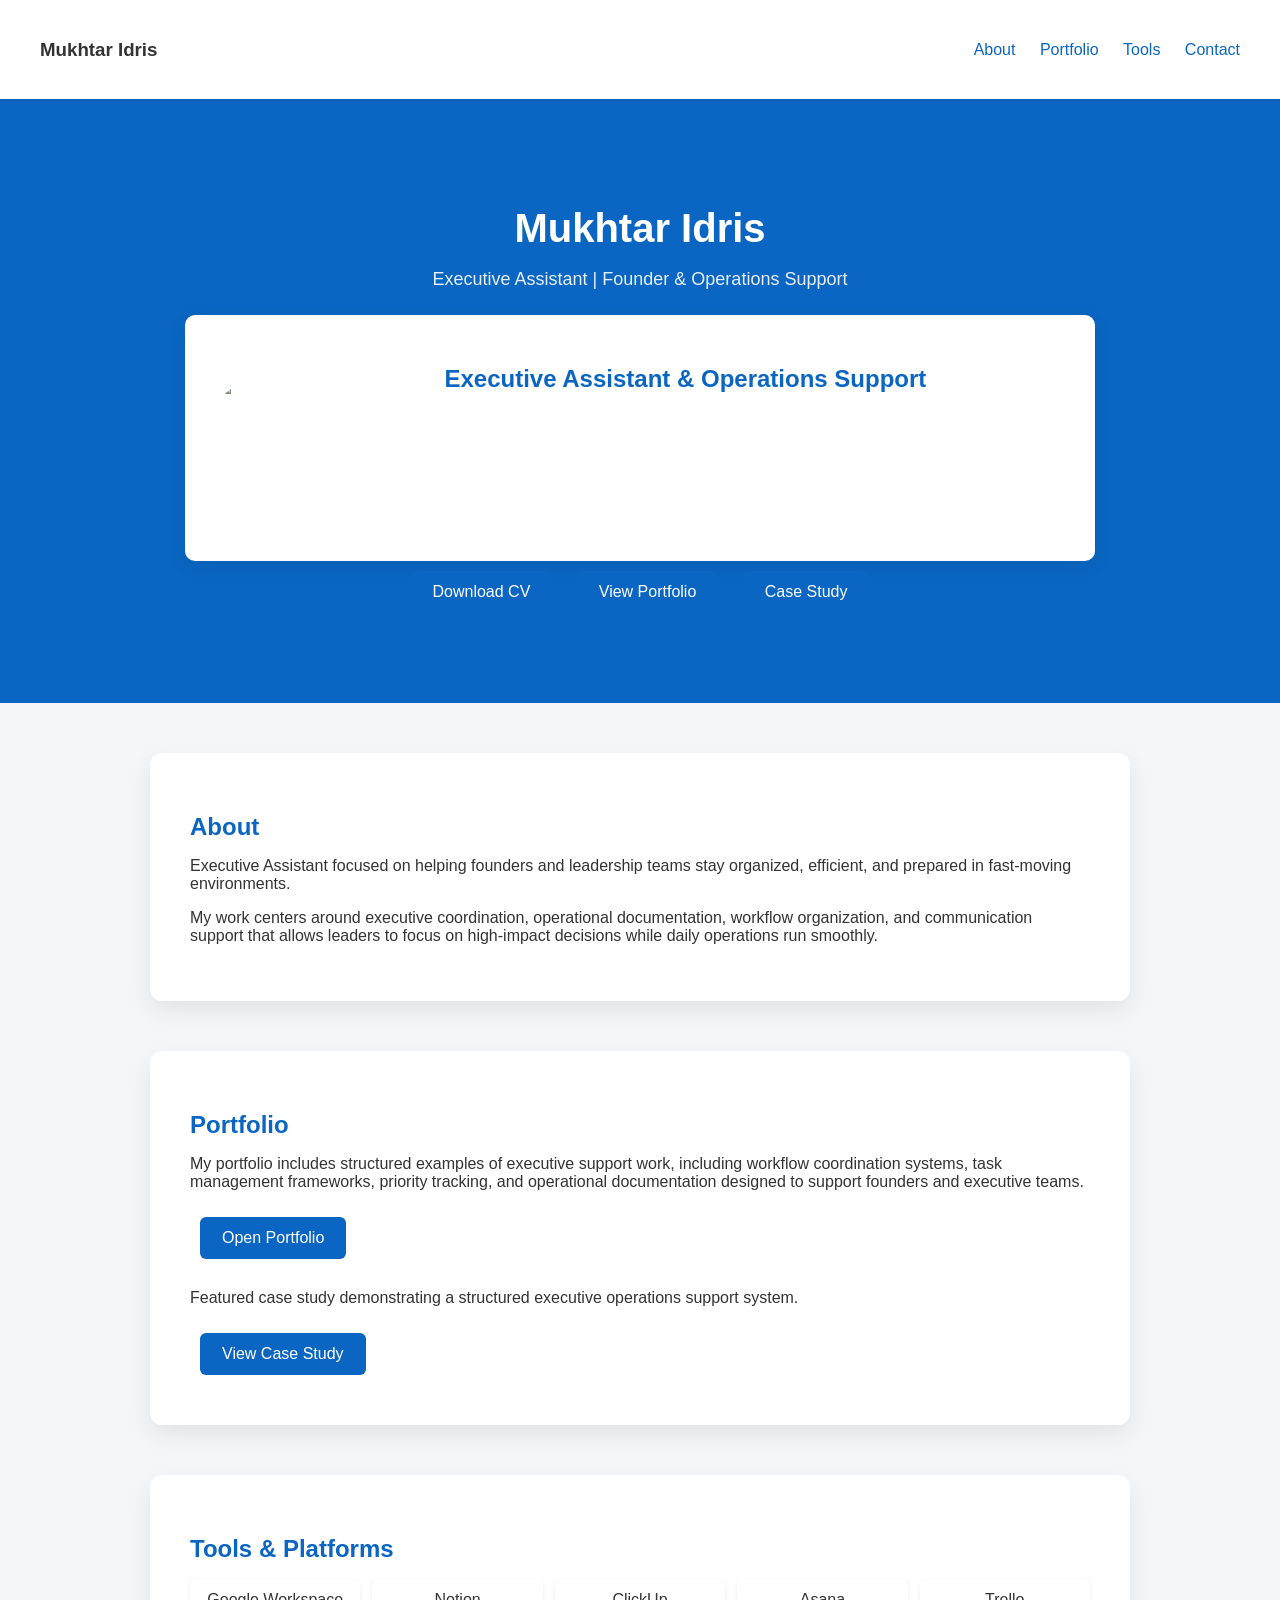
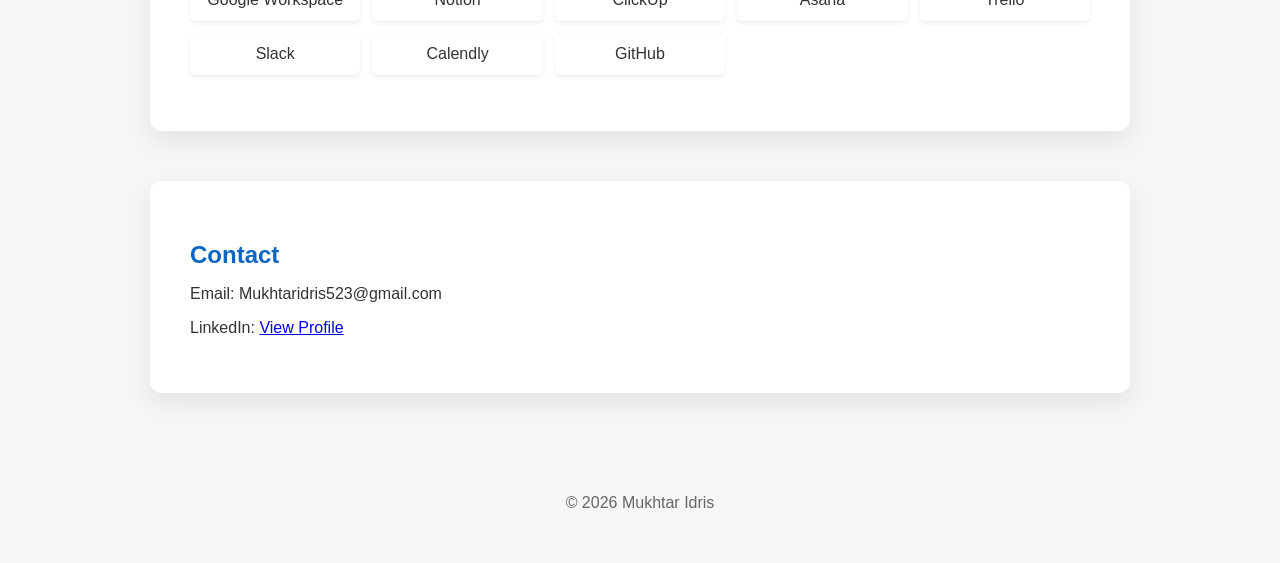
==== index.html @ 1c4af9ef "Update index.html" ====
<!DOCTYPE html>
<html lang="en">

<head>
 <meta name="description" content="Executive Assistant and Operations Support specialist helping founders manage scheduling, documentation, and workflow systems.">

<meta name="keywords" content="Executive Assistant, Remote Executive Assistant, Operations Support, Founder Support, Administrative Support">

<meta name="author" content="Mukhtar Idris">
 <meta property="og:title" content="Mukhtar Idris | Executive Assistant">
<meta property="og:description" content="Executive Assistant specializing in founder support, workflow organization, and executive coordination.">
<meta property="og:type" content="website">
<meta property="og:url" content="https://mukhtaridris523-ea.github.io/">
<meta charset="UTF-8">
<title>Mukhtar Idris | Executive Assistant</title>
<link rel="stylesheet" href="style.css">
</head> 
<script src="script.js"></script>
<body>

<nav>
<h3>Mukhtar Idris</h3>
<div class="nav-links">
<a href="#about">About</a>
<a href="#portfolio">Portfolio</a>
<a href="#tools">Tools</a>
<a href="#contact">Contact</a>
</div>
</nav>

<header>

<h1>Mukhtar Idris</h1>
<p>Executive Assistant | Founder & Operations Support</p>

<div class="hero-buttons">
 <section class="profile">

<img src="profile.jpg" alt="Mukhtar Idris">

<div class="profile-text">
<h2>Executive Assistant & Operations Support</h2>

<p>
I support founders and leadership teams by structuring workflows,
coordinating communication, organizing documentation, and ensuring
consistent operational follow-through across teams.
</p>

<p>
My work focuses on turning scattered information into clear systems
that help executives operate more efficiently and make better decisions.
</p>

</div>

</section> 

<a href="Mukhtar_Idris_Executive_Assistant.pdf" class="button">
Download CV
</a>

<a href="Mukhtar_Idris_Executive_Assistant_Portfolio.pdf" class="button">
View Portfolio
</a>

<a href="case-study.html" class="button">
Case Study
</a>

</div>

</header>

<section id="about">

<h2>About</h2>

<p>
Executive Assistant focused on helping founders and leadership teams stay organized,
efficient, and prepared in fast-moving environments.
</p>

<p>
My work centers around executive coordination, operational documentation,
workflow organization, and communication support that allows leaders to focus
on high-impact decisions while daily operations run smoothly.
</p>

</section>

<section id="portfolio">

<h2>Portfolio</h2>

<p>
My portfolio includes structured examples of executive support work,
including workflow coordination systems, task management frameworks,
priority tracking, and operational documentation designed to support
founders and executive teams.
</p>

<a href="Mukhtar_Idris_Executive_Assistant_Portfolio.pdf" class="button">
Open Portfolio
</a>

<p style="margin-top:20px;">
Featured case study demonstrating a structured executive operations support system.
</p>

<a href="executive-operations-case-study.md" class="button">
View Case Study
</a>

</section>

<section id="tools">

<h2>Tools & Platforms</h2>

<ul class="tools">

<li>Google Workspace</li>
<li>Notion</li>
<li>ClickUp</li>
<li>Asana</li>
<li>Trello</li>
<li>Slack</li>
<li>Calendly</li>
<li>GitHub</li>

</ul>

</section>

<section id="contact">

<h2>Contact</h2>

<p>Email: Mukhtaridris523@gmail.com</p>

<p>
LinkedIn:
<a href="https://www.linkedin.com/in/mukhtar-idris-5907503ab">
View Profile
</a>
</p>

</section>

<footer>

<p>© 2026 Mukhtar Idris</p>

</footer>

</body>

</html>
---- style.css ----
body{
font-family: Arial, sans-serif;
margin:0;
background:#f4f6f8;
color:#333;
}

/* Navigation */

nav{
display:flex;
justify-content:space-between;
align-items:center;
padding:20px 40px;
background:white;
box-shadow:0 2px 5px rgba(0,0,0,0.08);
position:sticky;
top:0;
z-index:100;
}

.nav-links a{
margin-left:20px;
text-decoration:none;
color:#0a66c2;
font-weight:500;
}

/* Hero Section */

header{
background:#0a66c2;
color:white;
text-align:center;
padding:80px 20px;
}

h1{
font-size:40px;
margin-bottom:10px;
}

header p{
font-size:18px;
opacity:0.9;
}

.hero-buttons{
margin-top:25px;
}

/* Buttons */

.button{
display:inline-block;
padding:12px 22px;
margin:10px;
background:#0a66c2;
color:white;
text-decoration:none;
border-radius:6px;
font-weight:500;
transition:all 0.2s ease;
}

.button:hover{
background:#084c94;
transform:translateY(-2px);
}

/* Premium Section Style */

section{
background:white;
max-width:900px;
margin:50px auto;
padding:40px;
border-radius:12px;
box-shadow:0 10px 25px rgba(0,0,0,0.08);
transition:transform 0.2s ease;
}

section:hover{
transform:translateY(-3px);
}

h2{
color:#0a66c2;
margin-bottom:15px;
}

/* Tools Grid */

.tools{
display:grid;
grid-template-columns:repeat(auto-fit,minmax(150px,1fr));
gap:12px;
padding:0;
list-style:none;
}

.tools li{
background:white;
padding:12px;
border-radius:6px;
box-shadow:0 2px 5px rgba(0,0,0,0.08);
text-align:center;
}

/* Profile Section */

.profile{
display:flex;
align-items:center;
gap:30px;
max-width:850px;
margin:auto;
background:white;
padding:30px;
border-radius:10px;
box-shadow:0 5px 18px rgba(0,0,0,0.08);
}

.profile img{
width:120px;
height:120px;
border-radius:50%;
object-fit:cover;
}

/* Footer */

footer{
text-align:center;
padding:35px;
color:#666;
}
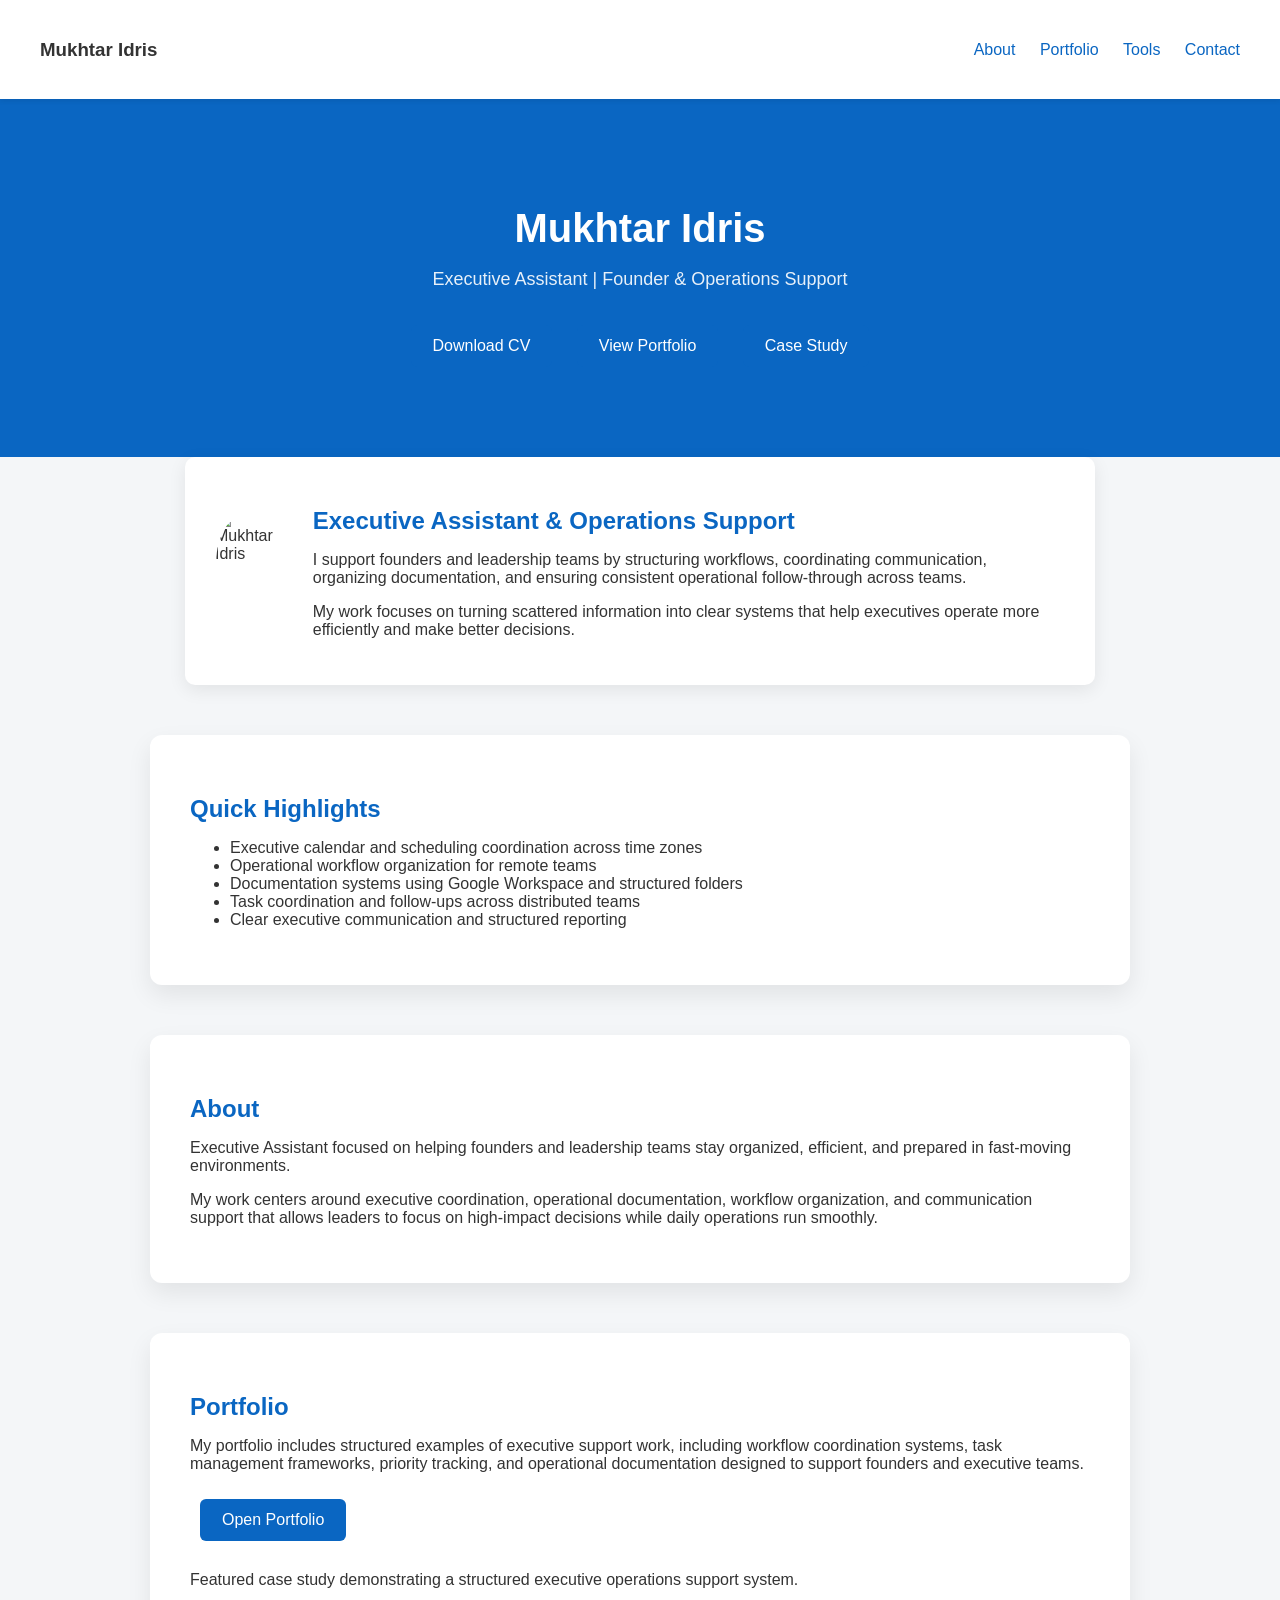
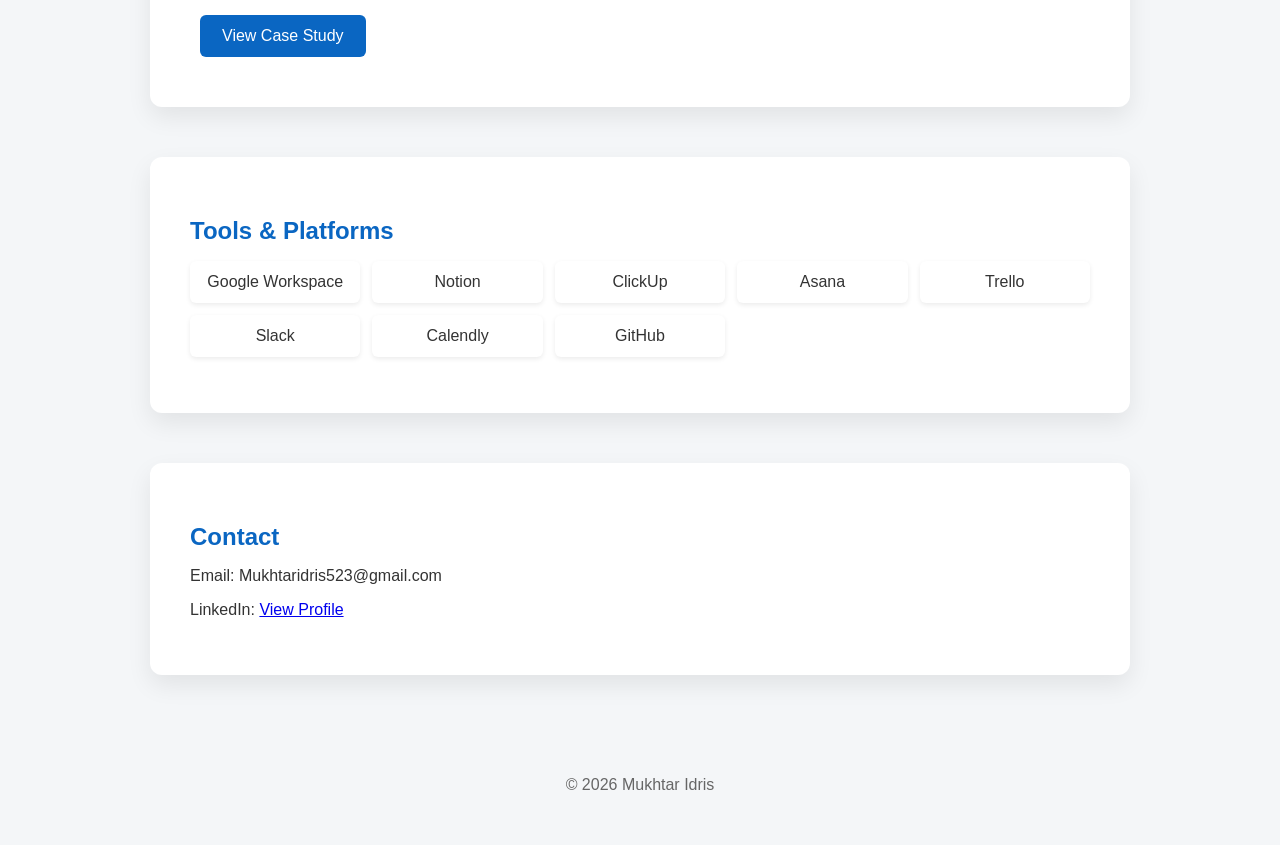
==== commit 2d2772f7: "Update index.html" ====
--- a/index.html
+++ b/index.html
@@ -2,31 +2,42 @@
 <html lang="en">
 
 <head>
- <meta name="description" content="Executive Assistant and Operations Support specialist helping founders manage scheduling, documentation, and workflow systems.">
+
+<meta charset="UTF-8">
+
+<meta name="description" content="Executive Assistant and Operations Support specialist helping founders manage scheduling, documentation, and workflow systems.">
 
 <meta name="keywords" content="Executive Assistant, Remote Executive Assistant, Operations Support, Founder Support, Administrative Support">
 
 <meta name="author" content="Mukhtar Idris">
- <meta property="og:title" content="Mukhtar Idris | Executive Assistant">
+
+<meta property="og:title" content="Mukhtar Idris | Executive Assistant">
 <meta property="og:description" content="Executive Assistant specializing in founder support, workflow organization, and executive coordination.">
 <meta property="og:type" content="website">
 <meta property="og:url" content="https://mukhtaridris523-ea.github.io/">
-<meta charset="UTF-8">
+
+<meta name="google-site-verification" content="00k2jMj-yxh9ID2egwVnFfCBpZvAuinYpNt0Fm5e588" />
+
 <title>Mukhtar Idris | Executive Assistant</title>
+
 <link rel="stylesheet" href="style.css">
-</head> 
-<script src="script.js"></script>
+
+</head>
+
 <body>
 
 <nav>
 <h3>Mukhtar Idris</h3>
+
 <div class="nav-links">
 <a href="#about">About</a>
 <a href="#portfolio">Portfolio</a>
 <a href="#tools">Tools</a>
 <a href="#contact">Contact</a>
 </div>
+
 </nav>
+
 
 <header>
 
@@ -34,11 +45,30 @@
 <p>Executive Assistant | Founder & Operations Support</p>
 
 <div class="hero-buttons">
- <section class="profile">
+
+<a href="Mukhtar_Idris_Executive_Assistant.pdf" class="button">
+Download CV
+</a>
+
+<a href="Mukhtar_Idris_Executive_Assistant_Portfolio.pdf" class="button">
+View Portfolio
+</a>
+
+<a href="case-study.html" class="button">
+Case Study
+</a>
+
+</div>
+
+</header>
+
+
+<section class="profile">
 
 <img src="profile.jpg" alt="Mukhtar Idris">
 
 <div class="profile-text">
+
 <h2>Executive Assistant & Operations Support</h2>
 
 <p>
@@ -54,23 +84,29 @@
 
 </div>
 
-</section> 
-
-<a href="Mukhtar_Idris_Executive_Assistant.pdf" class="button">
-Download CV
-</a>
-
-<a href="Mukhtar_Idris_Executive_Assistant_Portfolio.pdf" class="button">
-View Portfolio
-</a>
-
-<a href="case-study.html" class="button">
-Case Study
-</a>
-
-</div>
-
-</header>
+</section>
+
+
+<section>
+
+<h2>Quick Highlights</h2>
+
+<ul class="highlights">
+
+<li>Executive calendar and scheduling coordination across time zones</li>
+
+<li>Operational workflow organization for remote teams</li>
+
+<li>Documentation systems using Google Workspace and structured folders</li>
+
+<li>Task coordination and follow-ups across distributed teams</li>
+
+<li>Clear executive communication and structured reporting</li>
+
+</ul>
+
+</section>
+
 
 <section id="about">
 
@@ -88,6 +124,7 @@
 </p>
 
 </section>
+
 
 <section id="portfolio">
 
@@ -108,11 +145,12 @@
 Featured case study demonstrating a structured executive operations support system.
 </p>
 
-<a href="executive-operations-case-study.md" class="button">
+<a href="case-study.html" class="button">
 View Case Study
 </a>
 
 </section>
+
 
 <section id="tools">
 
@@ -133,6 +171,7 @@
 
 </section>
 
+
 <section id="contact">
 
 <h2>Contact</h2>
@@ -148,12 +187,15 @@
 
 </section>
 
+
 <footer>
 
 <p>© 2026 Mukhtar Idris</p>
 
 </footer>
 
+<script src="script.js"></script>
+
 </body>
 
 </html>
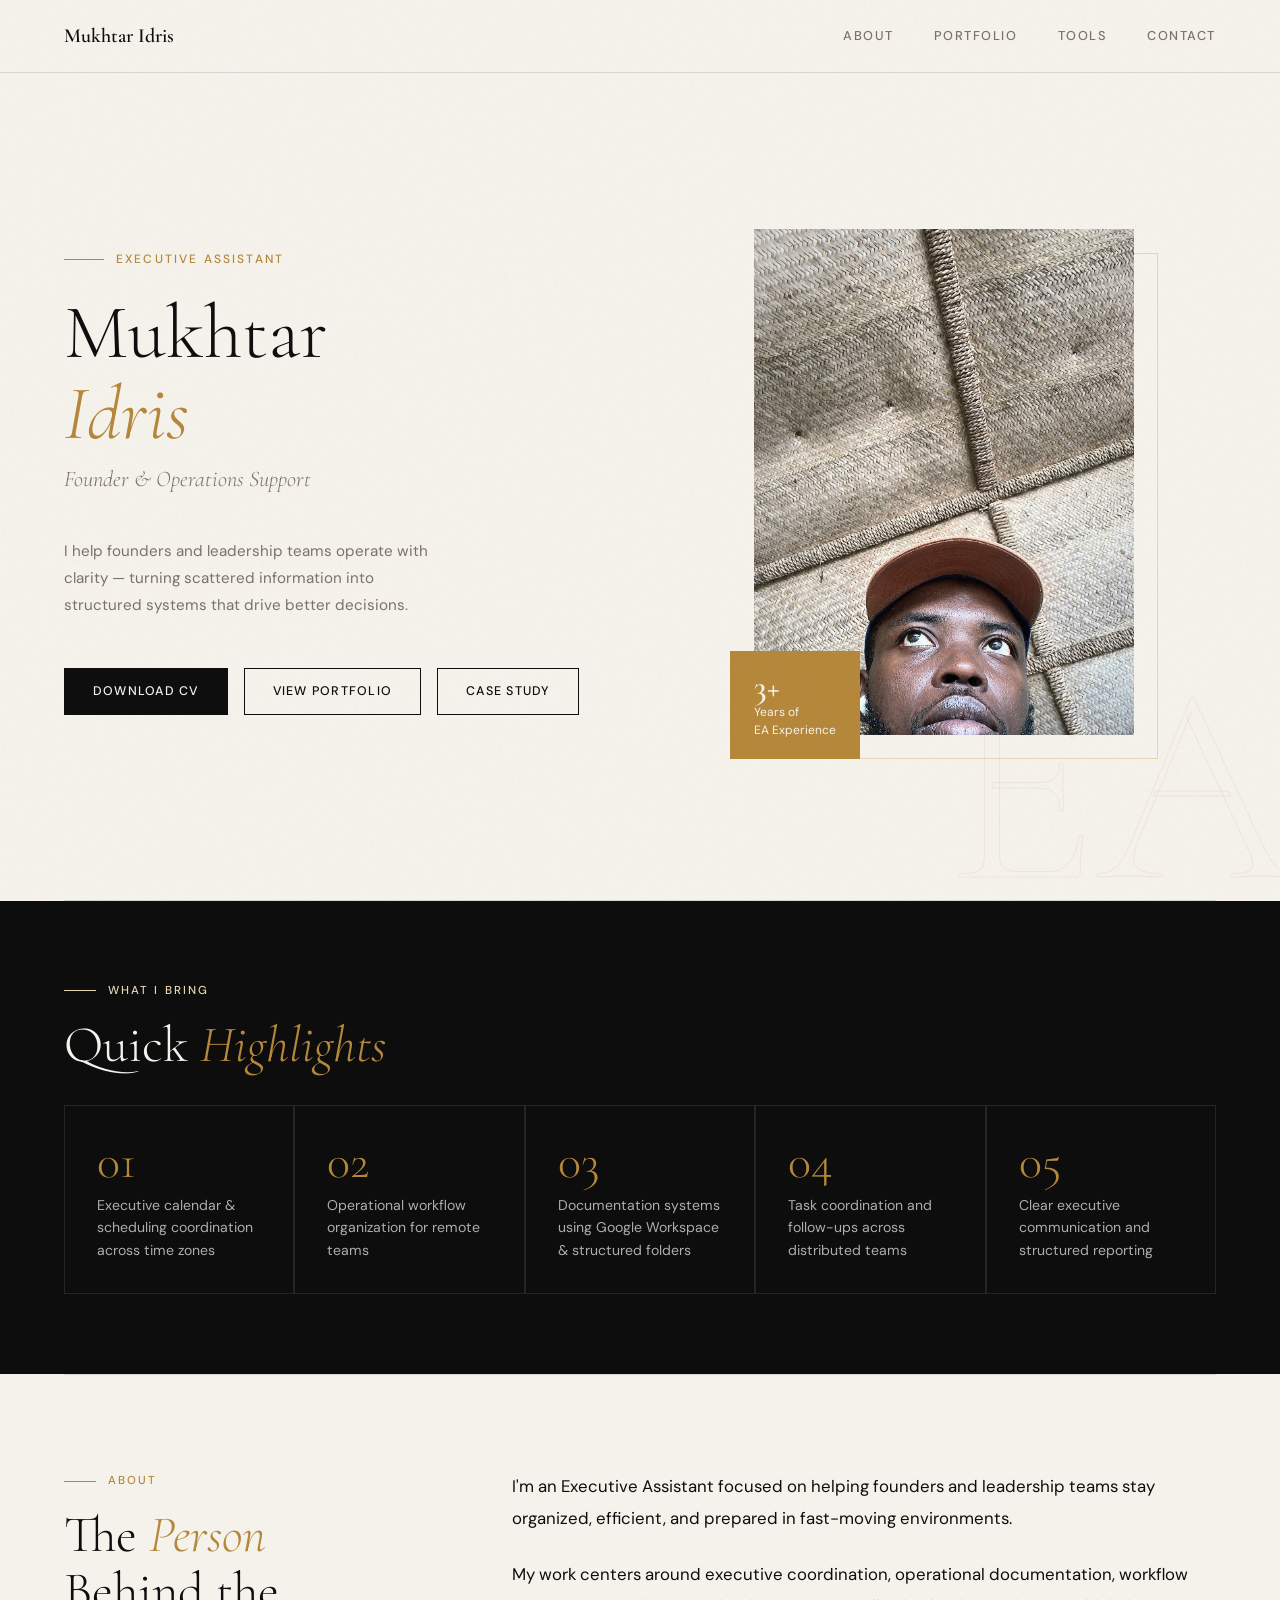
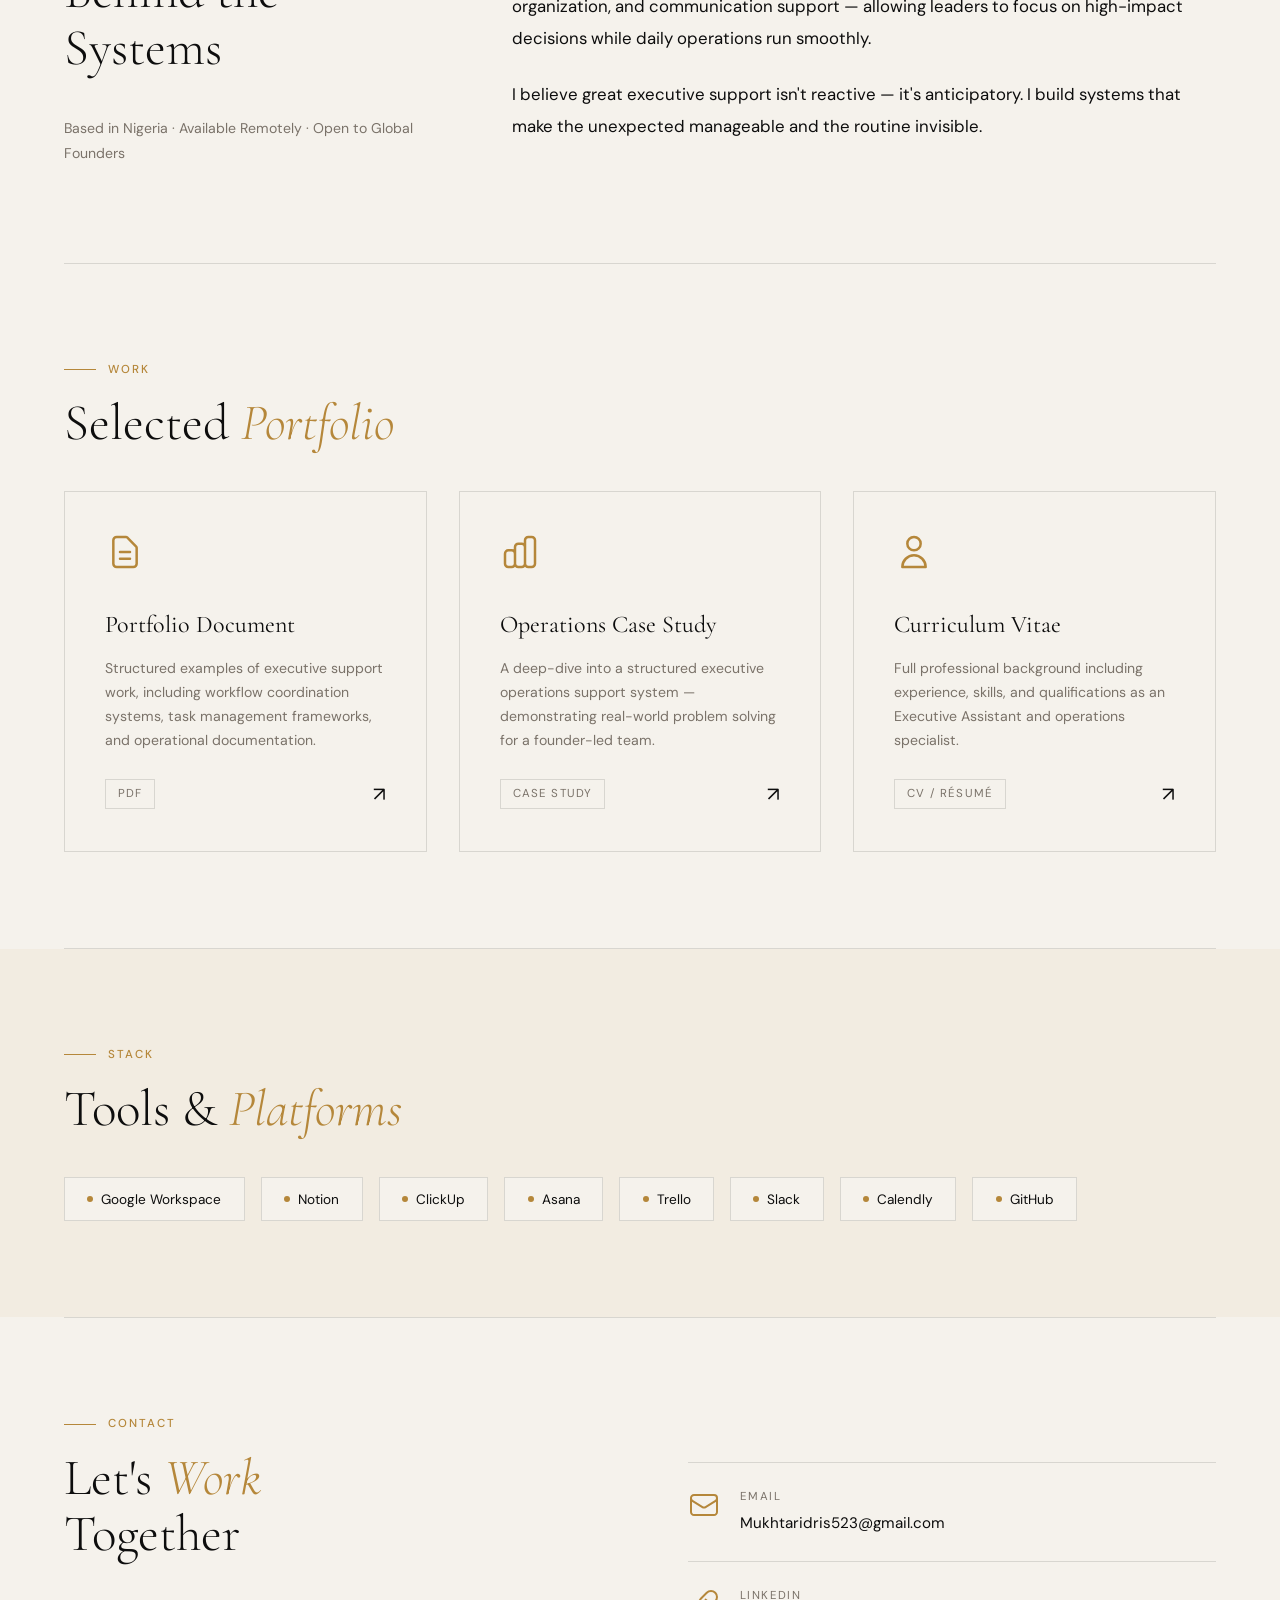
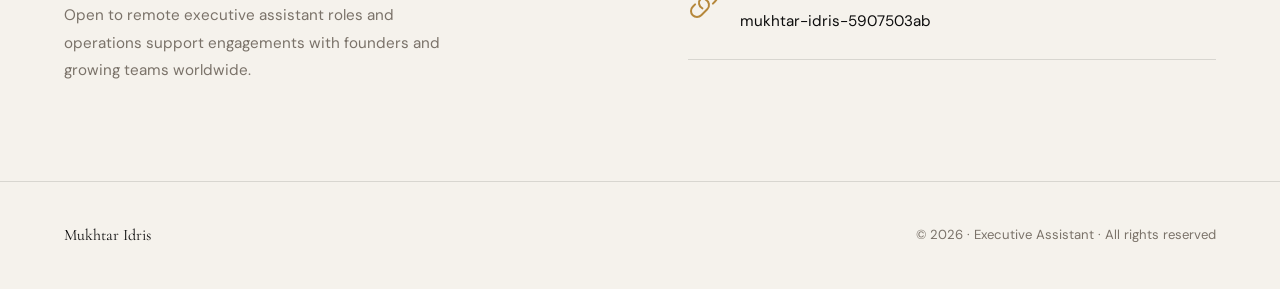
==== commit a2da2c8f: "Add files via upload" ====
--- a/index.html
+++ b/index.html
@@ -1,201 +1,918 @@
 <!DOCTYPE html>
 <html lang="en">
-
 <head>
-
-<meta charset="UTF-8">
-
-<meta name="description" content="Executive Assistant and Operations Support specialist helping founders manage scheduling, documentation, and workflow systems.">
-
-<meta name="keywords" content="Executive Assistant, Remote Executive Assistant, Operations Support, Founder Support, Administrative Support">
-
-<meta name="author" content="Mukhtar Idris">
-
-<meta property="og:title" content="Mukhtar Idris | Executive Assistant">
-<meta property="og:description" content="Executive Assistant specializing in founder support, workflow organization, and executive coordination.">
-<meta property="og:type" content="website">
-<meta property="og:url" content="https://mukhtaridris523-ea.github.io/">
-
-<meta name="google-site-verification" content="00k2jMj-yxh9ID2egwVnFfCBpZvAuinYpNt0Fm5e588" />
-
-<title>Mukhtar Idris | Executive Assistant</title>
-
-<link rel="stylesheet" href="style.css">
-
+  <meta charset="UTF-8">
+  <meta name="viewport" content="width=device-width, initial-scale=1.0">
+  <meta name="description" content="Executive Assistant and Operations Support specialist helping founders manage scheduling, documentation, and workflow systems.">
+  <meta name="keywords" content="Executive Assistant, Remote Executive Assistant, Operations Support, Founder Support, Administrative Support">
+  <meta name="author" content="Mukhtar Idris">
+  <meta property="og:title" content="Mukhtar Idris | Executive Assistant">
+  <meta property="og:description" content="Executive Assistant specializing in founder support, workflow organization, and executive coordination.">
+  <meta property="og:type" content="website">
+  <meta property="og:url" content="https://mukhtaridris523-ea.github.io/">
+  <meta name="google-site-verification" content="00k2jMj-yxh9ID2egwVnFfCBpZvAuinYpNt0Fm5e588" />
+  <title>Mukhtar Idris | Executive Assistant</title>
+
+  <link rel="preconnect" href="https://fonts.googleapis.com">
+  <link rel="preconnect" href="https://fonts.gstatic.com" crossorigin>
+  <link href="https://fonts.googleapis.com/css2?family=Cormorant+Garamond:ital,wght@0,300;0,400;0,600;1,300;1,400&family=DM+Sans:wght@300;400;500&display=swap" rel="stylesheet">
+
+  <style>
+    *, *::before, *::after { box-sizing: border-box; margin: 0; padding: 0; }
+
+    :root {
+      --ink: #0d0d0d;
+      --paper: #f5f2ec;
+      --accent: #b5873a;
+      --accent-light: #e8d5b0;
+      --muted: #7a7269;
+      --line: rgba(13,13,13,0.12);
+      --display: 'Cormorant Garamond', Georgia, serif;
+      --body: 'DM Sans', sans-serif;
+    }
+
+    html { scroll-behavior: smooth; }
+
+    body {
+      background: var(--paper);
+      color: var(--ink);
+      font-family: var(--body);
+      font-size: 16px;
+      line-height: 1.7;
+      overflow-x: hidden;
+    }
+
+    /* NOISE TEXTURE */
+    body::before {
+      content: '';
+      position: fixed;
+      inset: 0;
+      background-image: url("data:image/svg+xml,%3Csvg viewBox='0 0 256 256' xmlns='http://www.w3.org/2000/svg'%3E%3Cfilter id='noise'%3E%3CfeTurbulence type='fractalNoise' baseFrequency='0.9' numOctaves='4' stitchTiles='stitch'/%3E%3C/filter%3E%3Crect width='100%25' height='100%25' filter='url(%23noise)' opacity='0.04'/%3E%3C/svg%3E");
+      pointer-events: none;
+      z-index: 1000;
+      opacity: 0.5;
+    }
+
+    /* NAV */
+    nav {
+      position: fixed;
+      top: 0; left: 0; right: 0;
+      z-index: 100;
+      display: flex;
+      align-items: center;
+      justify-content: space-between;
+      padding: 1.2rem 4rem;
+      background: rgba(245,242,236,0.88);
+      backdrop-filter: blur(12px);
+      border-bottom: 1px solid var(--line);
+    }
+
+    .nav-logo {
+      font-family: var(--display);
+      font-size: 1.25rem;
+      font-weight: 600;
+      color: var(--ink);
+      text-decoration: none;
+    }
+
+    .nav-links {
+      display: flex;
+      gap: 2.5rem;
+    }
+
+    .nav-links a {
+      font-size: 0.8rem;
+      font-weight: 500;
+      letter-spacing: 0.12em;
+      text-transform: uppercase;
+      color: var(--muted);
+      text-decoration: none;
+      transition: color 0.2s;
+      position: relative;
+    }
+
+    .nav-links a::after {
+      content: '';
+      position: absolute;
+      bottom: -2px; left: 0;
+      width: 0; height: 1px;
+      background: var(--accent);
+      transition: width 0.3s;
+    }
+
+    .nav-links a:hover { color: var(--ink); }
+    .nav-links a:hover::after { width: 100%; }
+
+    .nav-toggle {
+      display: none;
+      flex-direction: column;
+      gap: 5px;
+      cursor: pointer;
+      background: none;
+      border: none;
+      padding: 4px;
+    }
+
+    .nav-toggle span {
+      display: block;
+      width: 24px;
+      height: 1.5px;
+      background: var(--ink);
+      transition: all 0.3s;
+    }
+
+    /* HERO */
+    .hero {
+      min-height: 100vh;
+      display: grid;
+      grid-template-columns: 1fr 1fr;
+      align-items: center;
+      padding: 8rem 4rem 4rem;
+      gap: 4rem;
+      position: relative;
+    }
+
+    .hero::after {
+      content: 'EA';
+      position: absolute;
+      right: -0.05em;
+      bottom: -0.1em;
+      font-family: var(--display);
+      font-size: clamp(12rem, 22vw, 22rem);
+      font-weight: 300;
+      color: transparent;
+      -webkit-text-stroke: 1px rgba(181,135,58,0.12);
+      pointer-events: none;
+      line-height: 1;
+      z-index: 0;
+    }
+
+    .hero-text { position: relative; z-index: 1; }
+
+    .hero-eyebrow {
+      font-size: 0.75rem;
+      font-weight: 500;
+      letter-spacing: 0.18em;
+      text-transform: uppercase;
+      color: var(--accent);
+      margin-bottom: 1.5rem;
+      display: flex;
+      align-items: center;
+      gap: 0.75rem;
+    }
+
+    .hero-eyebrow::before {
+      content: '';
+      display: block;
+      width: 2.5rem;
+      height: 1px;
+      background: var(--accent);
+    }
+
+    .hero h1 {
+      font-family: var(--display);
+      font-size: clamp(3rem, 6vw, 5.5rem);
+      font-weight: 300;
+      line-height: 1.05;
+      margin-bottom: 0.3rem;
+    }
+
+    .hero h1 em {
+      font-style: italic;
+      color: var(--accent);
+    }
+
+    .hero-sub {
+      font-family: var(--display);
+      font-size: clamp(1.1rem, 2vw, 1.4rem);
+      font-weight: 300;
+      color: var(--muted);
+      font-style: italic;
+      margin-bottom: 2.5rem;
+    }
+
+    .hero-desc {
+      font-size: 0.95rem;
+      color: var(--muted);
+      max-width: 38ch;
+      margin-bottom: 3rem;
+      line-height: 1.8;
+    }
+
+    .hero-actions {
+      display: flex;
+      gap: 1rem;
+      flex-wrap: wrap;
+    }
+
+    .btn {
+      display: inline-flex;
+      align-items: center;
+      gap: 0.5rem;
+      padding: 0.75rem 1.75rem;
+      font-family: var(--body);
+      font-size: 0.78rem;
+      font-weight: 500;
+      letter-spacing: 0.1em;
+      text-transform: uppercase;
+      text-decoration: none;
+      border: 1px solid;
+      transition: all 0.25s;
+    }
+
+    .btn-primary {
+      background: var(--ink);
+      color: var(--paper);
+      border-color: var(--ink);
+    }
+
+    .btn-primary:hover {
+      background: var(--accent);
+      border-color: var(--accent);
+    }
+
+    .btn-outline {
+      color: var(--ink);
+      border-color: var(--ink);
+    }
+
+    .btn-outline:hover {
+      background: var(--ink);
+      color: var(--paper);
+    }
+
+    /* HERO IMAGE */
+    .hero-image-wrap {
+      position: relative;
+      z-index: 1;
+      display: flex;
+      justify-content: center;
+    }
+
+    .hero-image-frame {
+      position: relative;
+      width: min(380px, 90%);
+    }
+
+    .hero-image-frame::before {
+      content: '';
+      position: absolute;
+      top: 1.5rem; right: -1.5rem;
+      width: 100%; height: 100%;
+      border: 1px solid var(--accent-light);
+      z-index: 0;
+    }
+
+    .hero-image-frame img {
+      position: relative;
+      z-index: 1;
+      width: 100%;
+      aspect-ratio: 3/4;
+      object-fit: cover;
+      object-position: top center;
+      display: block;
+      filter: grayscale(15%);
+    }
+
+    .hero-badge {
+      position: absolute;
+      bottom: -1.5rem;
+      left: -1.5rem;
+      z-index: 2;
+      background: var(--accent);
+      color: var(--paper);
+      padding: 1.25rem 1.5rem;
+      font-size: 0.75rem;
+      line-height: 1.5;
+    }
+
+    .hero-badge strong {
+      display: block;
+      font-family: var(--display);
+      font-size: 2rem;
+      font-weight: 600;
+      line-height: 1;
+    }
+
+    /* DIVIDER */
+    .section-divider {
+      height: 1px;
+      background: var(--line);
+      margin: 0 4rem;
+    }
+
+    /* SECTION SHARED */
+    section { padding: 6rem 4rem; }
+
+    .section-label {
+      font-size: 0.72rem;
+      font-weight: 500;
+      letter-spacing: 0.18em;
+      text-transform: uppercase;
+      color: var(--accent);
+      margin-bottom: 1rem;
+      display: flex;
+      align-items: center;
+      gap: 0.75rem;
+    }
+
+    .section-label::before {
+      content: '';
+      display: block;
+      width: 2rem;
+      height: 1px;
+      background: var(--accent);
+    }
+
+    .section-title {
+      font-family: var(--display);
+      font-size: clamp(2rem, 4vw, 3.2rem);
+      font-weight: 300;
+      line-height: 1.1;
+      margin-bottom: 2.5rem;
+    }
+
+    .section-title em { font-style: italic; color: var(--accent); }
+
+    /* HIGHLIGHTS */
+    .highlights-section {
+      background: var(--ink);
+      color: var(--paper);
+      padding: 5rem 4rem;
+    }
+
+    .highlights-section .section-label { color: var(--accent-light); }
+    .highlights-section .section-label::before { background: var(--accent-light); }
+
+    .highlights-grid {
+      display: grid;
+      grid-template-columns: repeat(auto-fit, minmax(220px, 1fr));
+      gap: 0;
+      margin-top: 1rem;
+    }
+
+    .highlight-item {
+      padding: 2rem;
+      border: 1px solid rgba(245,242,236,0.1);
+      transition: background 0.25s;
+    }
+
+    .highlight-item:hover { background: rgba(181,135,58,0.1); }
+
+    .highlight-num {
+      font-family: var(--display);
+      font-size: 3rem;
+      font-weight: 300;
+      color: var(--accent);
+      line-height: 1;
+      margin-bottom: 0.5rem;
+    }
+
+    .highlight-text {
+      font-size: 0.88rem;
+      color: rgba(245,242,236,0.7);
+      line-height: 1.6;
+    }
+
+    /* ABOUT */
+    .about-grid {
+      display: grid;
+      grid-template-columns: 1fr 2fr;
+      gap: 6rem;
+      align-items: start;
+    }
+
+    .about-aside {
+      position: sticky;
+      top: 7rem;
+    }
+
+    .about-aside p {
+      font-size: 0.88rem;
+      color: var(--muted);
+      line-height: 1.8;
+    }
+
+    .about-body p {
+      font-size: 1.05rem;
+      line-height: 1.9;
+      margin-bottom: 1.5rem;
+    }
+
+    .about-body p:last-child { margin-bottom: 0; }
+
+    /* PORTFOLIO */
+    .portfolio-cards {
+      display: grid;
+      grid-template-columns: repeat(auto-fit, minmax(280px, 1fr));
+      gap: 2rem;
+      margin-top: 1rem;
+    }
+
+    .portfolio-card {
+      border: 1px solid var(--line);
+      padding: 2.5rem;
+      transition: all 0.3s;
+      position: relative;
+      overflow: hidden;
+      text-decoration: none;
+      color: inherit;
+      display: block;
+      background: var(--paper);
+    }
+
+    .portfolio-card::before {
+      content: '';
+      position: absolute;
+      inset: 0;
+      background: var(--ink);
+      transform: scaleY(0);
+      transform-origin: bottom;
+      transition: transform 0.35s cubic-bezier(0.4,0,0.2,1);
+      z-index: 0;
+    }
+
+    .portfolio-card:hover::before { transform: scaleY(1); }
+
+    .portfolio-card:hover .card-title,
+    .portfolio-card:hover .card-desc { color: var(--paper); }
+
+    .portfolio-card:hover .card-tag {
+      color: var(--paper);
+      border-color: rgba(245,242,236,0.3);
+    }
+
+    .portfolio-card:hover .card-arrow { color: var(--accent); }
+
+    .card-inner { position: relative; z-index: 1; }
+
+    .card-icon {
+      width: 2.5rem; height: 2.5rem;
+      margin-bottom: 1.5rem;
+      color: var(--accent);
+      transition: color 0.3s;
+    }
+
+    .portfolio-card:hover .card-icon { color: var(--accent-light); }
+
+    .card-title {
+      font-family: var(--display);
+      font-size: 1.5rem;
+      font-weight: 400;
+      margin-bottom: 0.75rem;
+      transition: color 0.3s;
+    }
+
+    .card-desc {
+      font-size: 0.88rem;
+      color: var(--muted);
+      line-height: 1.7;
+      margin-bottom: 1.5rem;
+      transition: color 0.3s;
+    }
+
+    .card-footer {
+      display: flex;
+      align-items: center;
+      justify-content: space-between;
+    }
+
+    .card-tag {
+      font-size: 0.72rem;
+      letter-spacing: 0.1em;
+      text-transform: uppercase;
+      color: var(--muted);
+      border: 1px solid var(--line);
+      padding: 0.25rem 0.75rem;
+      transition: color 0.3s, border-color 0.3s;
+    }
+
+    .card-arrow {
+      font-size: 1.25rem;
+      color: var(--ink);
+      transition: color 0.3s, transform 0.3s;
+    }
+
+    .portfolio-card:hover .card-arrow { transform: translate(4px, -4px); }
+
+    /* TOOLS */
+    .tools-section { background: rgba(181,135,58,0.06); }
+
+    .tools-grid {
+      display: flex;
+      flex-wrap: wrap;
+      gap: 1rem;
+    }
+
+    .tool-pill {
+      padding: 0.6rem 1.4rem;
+      border: 1px solid var(--line);
+      font-size: 0.85rem;
+      background: var(--paper);
+      transition: all 0.2s;
+      display: flex;
+      align-items: center;
+      gap: 0.5rem;
+    }
+
+    .tool-pill:hover {
+      background: var(--ink);
+      color: var(--paper);
+      border-color: var(--ink);
+    }
+
+    .tool-dot {
+      width: 6px; height: 6px;
+      border-radius: 50%;
+      background: var(--accent);
+      flex-shrink: 0;
+    }
+
+    /* CONTACT */
+    .contact-section {
+      display: grid;
+      grid-template-columns: 1fr 1fr;
+      gap: 6rem;
+      align-items: start;
+    }
+
+    .contact-left p {
+      font-size: 0.95rem;
+      color: var(--muted);
+      line-height: 1.8;
+      max-width: 38ch;
+    }
+
+    .contact-items { margin-top: 3rem; }
+
+    .contact-item {
+      display: flex;
+      align-items: flex-start;
+      gap: 1.25rem;
+      padding: 1.5rem 0;
+      border-bottom: 1px solid var(--line);
+      text-decoration: none;
+      color: inherit;
+      transition: padding-left 0.2s;
+    }
+
+    .contact-item:first-child { border-top: 1px solid var(--line); }
+    .contact-item:hover { padding-left: 0.5rem; }
+
+    .contact-item-icon {
+      width: 2rem; height: 2rem;
+      color: var(--accent);
+      flex-shrink: 0;
+      margin-top: 2px;
+    }
+
+    .contact-item-label {
+      font-size: 0.72rem;
+      letter-spacing: 0.12em;
+      text-transform: uppercase;
+      color: var(--muted);
+      margin-bottom: 0.25rem;
+    }
+
+    .contact-item-value { font-size: 0.95rem; }
+
+    /* FOOTER */
+    footer {
+      padding: 2.5rem 4rem;
+      border-top: 1px solid var(--line);
+      display: flex;
+      align-items: center;
+      justify-content: space-between;
+    }
+
+    footer p { font-size: 0.82rem; color: var(--muted); }
+
+    .footer-name {
+      font-family: var(--display);
+      font-size: 1rem;
+    }
+
+    /* ANIMATIONS */
+    .reveal {
+      opacity: 0;
+      transform: translateY(28px);
+      transition: opacity 0.7s ease, transform 0.7s ease;
+    }
+
+    .reveal.visible { opacity: 1; transform: none; }
+    .reveal-delay-1 { transition-delay: 0.1s; }
+    .reveal-delay-2 { transition-delay: 0.2s; }
+    .reveal-delay-3 { transition-delay: 0.3s; }
+    .reveal-delay-4 { transition-delay: 0.4s; }
+
+    /* MOBILE */
+    @media (max-width: 900px) {
+      nav { padding: 1rem 1.5rem; }
+
+      .nav-links {
+        display: none;
+        flex-direction: column;
+        gap: 1.5rem;
+      }
+
+      .nav-links.open {
+        display: flex;
+        position: fixed;
+        top: 0; left: 0; right: 0; bottom: 0;
+        background: var(--paper);
+        align-items: center;
+        justify-content: center;
+        font-size: 1.2rem;
+        z-index: 99;
+      }
+
+      .nav-toggle { display: flex; z-index: 101; }
+
+      .nav-toggle.open span:nth-child(1) { transform: rotate(45deg) translate(5px, 5px); }
+      .nav-toggle.open span:nth-child(2) { opacity: 0; }
+      .nav-toggle.open span:nth-child(3) { transform: rotate(-45deg) translate(5px, -5px); }
+
+      .hero {
+        grid-template-columns: 1fr;
+        padding: 7rem 1.5rem 4rem;
+        gap: 3rem;
+        text-align: center;
+        min-height: auto;
+      }
+
+      .hero::after { display: none; }
+      .hero-eyebrow { justify-content: center; }
+      .hero-desc { margin-left: auto; margin-right: auto; }
+      .hero-actions { justify-content: center; }
+      .hero-image-frame::before { display: none; }
+      .hero-badge { left: 0; }
+
+      section { padding: 4rem 1.5rem; }
+      .highlights-section { padding: 4rem 1.5rem; }
+      .section-divider { margin: 0 1.5rem; }
+
+      .about-grid { grid-template-columns: 1fr; gap: 2rem; }
+      .about-aside { position: static; }
+
+      .contact-section { grid-template-columns: 1fr; gap: 3rem; }
+
+      footer {
+        flex-direction: column;
+        gap: 0.5rem;
+        text-align: center;
+        padding: 2rem 1.5rem;
+      }
+    }
+
+    @media (max-width: 480px) {
+      .highlights-grid { grid-template-columns: 1fr 1fr; }
+      .portfolio-cards { grid-template-columns: 1fr; }
+      .hero-image-frame { width: 80%; }
+    }
+  </style>
 </head>
 
 <body>
 
-<nav>
-<h3>Mukhtar Idris</h3>
-
-<div class="nav-links">
-<a href="#about">About</a>
-<a href="#portfolio">Portfolio</a>
-<a href="#tools">Tools</a>
-<a href="#contact">Contact</a>
-</div>
-
-</nav>
-
-
-<header>
-
-<h1>Mukhtar Idris</h1>
-<p>Executive Assistant | Founder & Operations Support</p>
-
-<div class="hero-buttons">
-
-<a href="Mukhtar_Idris_Executive_Assistant.pdf" class="button">
-Download CV
-</a>
-
-<a href="Mukhtar_Idris_Executive_Assistant_Portfolio.pdf" class="button">
-View Portfolio
-</a>
-
-<a href="case-study.html" class="button">
-Case Study
-</a>
-
-</div>
-
-</header>
-
-
-<section class="profile">
-
-<img src="profile.jpg" alt="Mukhtar Idris">
-
-<div class="profile-text">
-
-<h2>Executive Assistant & Operations Support</h2>
-
-<p>
-I support founders and leadership teams by structuring workflows,
-coordinating communication, organizing documentation, and ensuring
-consistent operational follow-through across teams.
-</p>
-
-<p>
-My work focuses on turning scattered information into clear systems
-that help executives operate more efficiently and make better decisions.
-</p>
-
-</div>
-
-</section>
-
-
-<section>
-
-<h2>Quick Highlights</h2>
-
-<ul class="highlights">
-
-<li>Executive calendar and scheduling coordination across time zones</li>
-
-<li>Operational workflow organization for remote teams</li>
-
-<li>Documentation systems using Google Workspace and structured folders</li>
-
-<li>Task coordination and follow-ups across distributed teams</li>
-
-<li>Clear executive communication and structured reporting</li>
-
-</ul>
-
-</section>
-
-
-<section id="about">
-
-<h2>About</h2>
-
-<p>
-Executive Assistant focused on helping founders and leadership teams stay organized,
-efficient, and prepared in fast-moving environments.
-</p>
-
-<p>
-My work centers around executive coordination, operational documentation,
-workflow organization, and communication support that allows leaders to focus
-on high-impact decisions while daily operations run smoothly.
-</p>
-
-</section>
-
-
-<section id="portfolio">
-
-<h2>Portfolio</h2>
-
-<p>
-My portfolio includes structured examples of executive support work,
-including workflow coordination systems, task management frameworks,
-priority tracking, and operational documentation designed to support
-founders and executive teams.
-</p>
-
-<a href="Mukhtar_Idris_Executive_Assistant_Portfolio.pdf" class="button">
-Open Portfolio
-</a>
-
-<p style="margin-top:20px;">
-Featured case study demonstrating a structured executive operations support system.
-</p>
-
-<a href="case-study.html" class="button">
-View Case Study
-</a>
-
-</section>
-
-
-<section id="tools">
-
-<h2>Tools & Platforms</h2>
-
-<ul class="tools">
-
-<li>Google Workspace</li>
-<li>Notion</li>
-<li>ClickUp</li>
-<li>Asana</li>
-<li>Trello</li>
-<li>Slack</li>
-<li>Calendly</li>
-<li>GitHub</li>
-
-</ul>
-
-</section>
-
-
-<section id="contact">
-
-<h2>Contact</h2>
-
-<p>Email: Mukhtaridris523@gmail.com</p>
-
-<p>
-LinkedIn:
-<a href="https://www.linkedin.com/in/mukhtar-idris-5907503ab">
-View Profile
-</a>
-</p>
-
-</section>
-
-
-<footer>
-
-<p>© 2026 Mukhtar Idris</p>
-
-</footer>
-
-<script src="script.js"></script>
+  <nav>
+    <a class="nav-logo" href="#">Mukhtar Idris</a>
+    <div class="nav-links" id="navLinks">
+      <a href="#about">About</a>
+      <a href="#portfolio">Portfolio</a>
+      <a href="#tools">Tools</a>
+      <a href="#contact">Contact</a>
+    </div>
+    <button class="nav-toggle" id="navToggle" aria-label="Menu">
+      <span></span><span></span><span></span>
+    </button>
+  </nav>
+
+  <!-- HERO -->
+  <div class="hero">
+    <div class="hero-text">
+      <div class="hero-eyebrow reveal">Executive Assistant</div>
+      <h1 class="reveal reveal-delay-1">Mukhtar<br><em>Idris</em></h1>
+      <p class="hero-sub reveal reveal-delay-2">Founder & Operations Support</p>
+      <p class="hero-desc reveal reveal-delay-3">
+        I help founders and leadership teams operate with clarity — turning scattered information into structured systems that drive better decisions.
+      </p>
+      <div class="hero-actions reveal reveal-delay-4">
+        <a href="Mukhtar_Idris_Executive_Assistant.pdf" class="btn btn-primary">Download CV</a>
+        <a href="Mukhtar_Idris_Executive_Assistant_Portfolio.pdf" class="btn btn-outline">View Portfolio</a>
+        <a href="case-study.html" class="btn btn-outline">Case Study</a>
+      </div>
+    </div>
+
+    <div class="hero-image-wrap reveal reveal-delay-2">
+      <div class="hero-image-frame">
+        <img src="profile.jpg" alt="Mukhtar Idris – Executive Assistant">
+        <div class="hero-badge">
+          <strong>3+</strong>
+          Years of<br>EA Experience
+        </div>
+      </div>
+    </div>
+  </div>
+
+  <div class="section-divider"></div>
+
+  <!-- HIGHLIGHTS -->
+  <div class="highlights-section">
+    <div class="section-label">What I Bring</div>
+    <h2 class="section-title" style="color:var(--paper); margin-bottom:2rem;">Quick <em>Highlights</em></h2>
+    <div class="highlights-grid">
+      <div class="highlight-item reveal">
+        <div class="highlight-num">01</div>
+        <p class="highlight-text">Executive calendar & scheduling coordination across time zones</p>
+      </div>
+      <div class="highlight-item reveal reveal-delay-1">
+        <div class="highlight-num">02</div>
+        <p class="highlight-text">Operational workflow organization for remote teams</p>
+      </div>
+      <div class="highlight-item reveal reveal-delay-2">
+        <div class="highlight-num">03</div>
+        <p class="highlight-text">Documentation systems using Google Workspace & structured folders</p>
+      </div>
+      <div class="highlight-item reveal reveal-delay-3">
+        <div class="highlight-num">04</div>
+        <p class="highlight-text">Task coordination and follow-ups across distributed teams</p>
+      </div>
+      <div class="highlight-item reveal reveal-delay-4">
+        <div class="highlight-num">05</div>
+        <p class="highlight-text">Clear executive communication and structured reporting</p>
+      </div>
+    </div>
+  </div>
+
+  <div class="section-divider"></div>
+
+  <!-- ABOUT -->
+  <section id="about">
+    <div class="about-grid">
+      <div class="about-aside reveal">
+        <div class="section-label">About</div>
+        <h2 class="section-title">The <em>Person</em><br>Behind the Systems</h2>
+        <p>Based in Nigeria · Available Remotely · Open to Global Founders</p>
+      </div>
+      <div class="about-body">
+        <p class="reveal">
+          I'm an Executive Assistant focused on helping founders and leadership teams stay organized, efficient, and prepared in fast-moving environments.
+        </p>
+        <p class="reveal reveal-delay-1">
+          My work centers around executive coordination, operational documentation, workflow organization, and communication support — allowing leaders to focus on high-impact decisions while daily operations run smoothly.
+        </p>
+        <p class="reveal reveal-delay-2">
+          I believe great executive support isn't reactive — it's anticipatory. I build systems that make the unexpected manageable and the routine invisible.
+        </p>
+      </div>
+    </div>
+  </section>
+
+  <div class="section-divider"></div>
+
+  <!-- PORTFOLIO -->
+  <section id="portfolio">
+    <div class="section-label reveal">Work</div>
+    <h2 class="section-title reveal reveal-delay-1">Selected <em>Portfolio</em></h2>
+
+    <div class="portfolio-cards">
+      <a href="Mukhtar_Idris_Executive_Assistant_Portfolio.pdf" class="portfolio-card reveal">
+        <div class="card-inner">
+          <svg class="card-icon" fill="none" viewBox="0 0 24 24" stroke="currentColor" stroke-width="1.5">
+            <path stroke-linecap="round" stroke-linejoin="round" d="M9 12h6m-6 4h6m2 5H7a2 2 0 01-2-2V5a2 2 0 012-2h5.586a1 1 0 01.707.293l5.414 5.414a1 1 0 01.293.707V19a2 2 0 01-2 2z"/>
+          </svg>
+          <h3 class="card-title">Portfolio Document</h3>
+          <p class="card-desc">Structured examples of executive support work, including workflow coordination systems, task management frameworks, and operational documentation.</p>
+          <div class="card-footer">
+            <span class="card-tag">PDF</span>
+            <span class="card-arrow">↗</span>
+          </div>
+        </div>
+      </a>
+
+      <a href="case-study.html" class="portfolio-card reveal reveal-delay-1">
+        <div class="card-inner">
+          <svg class="card-icon" fill="none" viewBox="0 0 24 24" stroke="currentColor" stroke-width="1.5">
+            <path stroke-linecap="round" stroke-linejoin="round" d="M9 19v-6a2 2 0 00-2-2H5a2 2 0 00-2 2v6a2 2 0 002 2h2a2 2 0 002-2zm0 0V9a2 2 0 012-2h2a2 2 0 012 2v10m-6 0a2 2 0 002 2h2a2 2 0 002-2m0 0V5a2 2 0 012-2h2a2 2 0 012 2v14a2 2 0 01-2 2h-2a2 2 0 01-2-2z"/>
+          </svg>
+          <h3 class="card-title">Operations Case Study</h3>
+          <p class="card-desc">A deep-dive into a structured executive operations support system — demonstrating real-world problem solving for a founder-led team.</p>
+          <div class="card-footer">
+            <span class="card-tag">Case Study</span>
+            <span class="card-arrow">↗</span>
+          </div>
+        </div>
+      </a>
+
+      <a href="Mukhtar_Idris_Executive_Assistant.pdf" class="portfolio-card reveal reveal-delay-2">
+        <div class="card-inner">
+          <svg class="card-icon" fill="none" viewBox="0 0 24 24" stroke="currentColor" stroke-width="1.5">
+            <path stroke-linecap="round" stroke-linejoin="round" d="M16 7a4 4 0 11-8 0 4 4 0 018 0zM12 14a7 7 0 00-7 7h14a7 7 0 00-7-7z"/>
+          </svg>
+          <h3 class="card-title">Curriculum Vitae</h3>
+          <p class="card-desc">Full professional background including experience, skills, and qualifications as an Executive Assistant and operations specialist.</p>
+          <div class="card-footer">
+            <span class="card-tag">CV / Résumé</span>
+            <span class="card-arrow">↗</span>
+          </div>
+        </div>
+      </a>
+    </div>
+  </section>
+
+  <div class="section-divider"></div>
+
+  <!-- TOOLS -->
+  <section id="tools" class="tools-section">
+    <div class="section-label reveal">Stack</div>
+    <h2 class="section-title reveal reveal-delay-1">Tools & <em>Platforms</em></h2>
+    <div class="tools-grid">
+      <div class="tool-pill reveal"><span class="tool-dot"></span>Google Workspace</div>
+      <div class="tool-pill reveal reveal-delay-1"><span class="tool-dot"></span>Notion</div>
+      <div class="tool-pill reveal reveal-delay-2"><span class="tool-dot"></span>ClickUp</div>
+      <div class="tool-pill reveal reveal-delay-1"><span class="tool-dot"></span>Asana</div>
+      <div class="tool-pill reveal reveal-delay-2"><span class="tool-dot"></span>Trello</div>
+      <div class="tool-pill reveal reveal-delay-3"><span class="tool-dot"></span>Slack</div>
+      <div class="tool-pill reveal reveal-delay-1"><span class="tool-dot"></span>Calendly</div>
+      <div class="tool-pill reveal reveal-delay-2"><span class="tool-dot"></span>GitHub</div>
+    </div>
+  </section>
+
+  <div class="section-divider"></div>
+
+  <!-- CONTACT -->
+  <section id="contact">
+    <div class="contact-section">
+      <div class="contact-left">
+        <div class="section-label reveal">Contact</div>
+        <h2 class="section-title reveal reveal-delay-1">Let's <em>Work</em><br>Together</h2>
+        <p class="reveal reveal-delay-2">Open to remote executive assistant roles and operations support engagements with founders and growing teams worldwide.</p>
+      </div>
+
+      <div class="contact-items reveal reveal-delay-1">
+        <a href="mailto:Mukhtaridris523@gmail.com" class="contact-item">
+          <svg class="contact-item-icon" fill="none" viewBox="0 0 24 24" stroke="currentColor" stroke-width="1.5">
+            <path stroke-linecap="round" stroke-linejoin="round" d="M21.75 6.75v10.5a2.25 2.25 0 01-2.25 2.25h-15a2.25 2.25 0 01-2.25-2.25V6.75m19.5 0A2.25 2.25 0 0019.5 4.5h-15a2.25 2.25 0 00-2.25 2.25m19.5 0v.243a2.25 2.25 0 01-1.07 1.916l-7.5 4.615a2.25 2.25 0 01-2.36 0L3.32 8.91a2.25 2.25 0 01-1.07-1.916V6.75"/>
+          </svg>
+          <div>
+            <div class="contact-item-label">Email</div>
+            <div class="contact-item-value">Mukhtaridris523@gmail.com</div>
+          </div>
+        </a>
+
+        <a href="https://www.linkedin.com/in/mukhtar-idris-5907503ab" target="_blank" rel="noopener" class="contact-item">
+          <svg class="contact-item-icon" fill="none" viewBox="0 0 24 24" stroke="currentColor" stroke-width="1.5">
+            <path stroke-linecap="round" stroke-linejoin="round" d="M13.19 8.688a4.5 4.5 0 011.242 7.244l-4.5 4.5a4.5 4.5 0 01-6.364-6.364l1.757-1.757m13.35-.622l1.757-1.757a4.5 4.5 0 00-6.364-6.364l-4.5 4.5a4.5 4.5 0 001.242 7.244"/>
+          </svg>
+          <div>
+            <div class="contact-item-label">LinkedIn</div>
+            <div class="contact-item-value">mukhtar-idris-5907503ab</div>
+          </div>
+        </a>
+      </div>
+    </div>
+  </section>
+
+  <!-- FOOTER -->
+  <footer>
+    <span class="footer-name">Mukhtar Idris</span>
+    <p>© 2026 · Executive Assistant · All rights reserved</p>
+  </footer>
+
+  <script>
+    // Mobile nav
+    const toggle = document.getElementById('navToggle');
+    const links = document.getElementById('navLinks');
+    toggle.addEventListener('click', () => {
+      toggle.classList.toggle('open');
+      links.classList.toggle('open');
+    });
+    links.querySelectorAll('a').forEach(a => {
+      a.addEventListener('click', () => {
+        toggle.classList.remove('open');
+        links.classList.remove('open');
+      });
+    });
+
+    // Scroll reveal
+    const observer = new IntersectionObserver((entries) => {
+      entries.forEach(e => {
+        if (e.isIntersecting) {
+          e.target.classList.add('visible');
+          observer.unobserve(e.target);
+        }
+      });
+    }, { threshold: 0.12 });
+
+    document.querySelectorAll('.reveal').forEach(el => observer.observe(el));
+
+    // Trigger hero reveals on load
+    setTimeout(() => {
+      document.querySelectorAll('.hero-text .reveal, .hero-image-wrap').forEach(el => {
+        el.classList.add('visible');
+      });
+    }, 150);
+  </script>
 
 </body>
-
 </html>
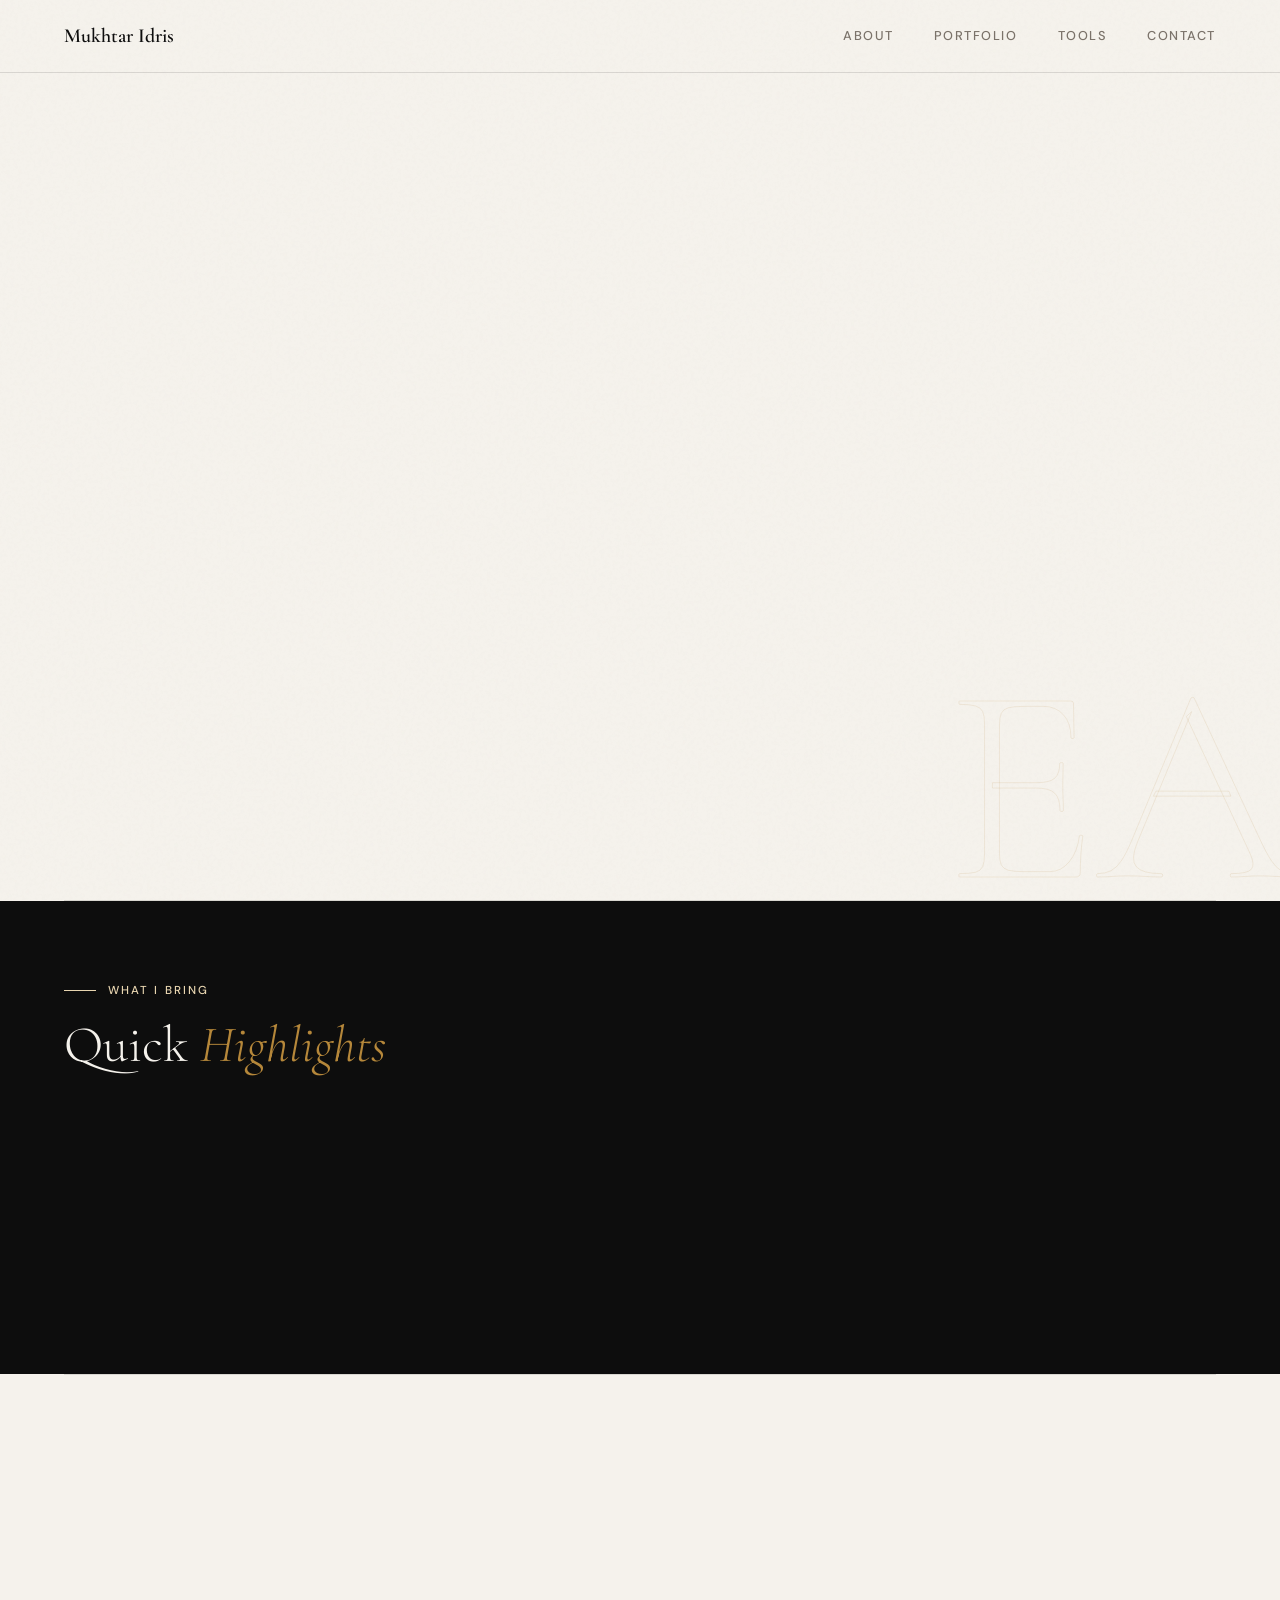
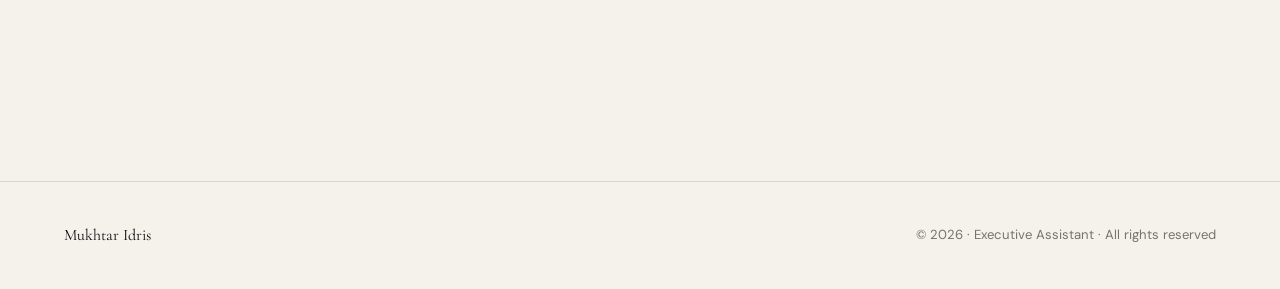
==== commit eb071941: "Add files via upload" ====
--- a/index.html
+++ b/index.html
@@ -267,11 +267,12 @@
       position: relative;
       z-index: 1;
       width: 100%;
-      aspect-ratio: 3/4;
-      object-fit: cover;
-      object-position: top center;
+      aspect-ratio: 4/5;
+      object-fit: contain;
+      object-position: center center;
       display: block;
       filter: grayscale(15%);
+      background: var(--ivory-dark, #ede8df);
     }
 
     .hero-badge {
@@ -707,8 +708,8 @@
       <div class="hero-image-frame">
         <img src="profile.jpg" alt="Mukhtar Idris – Executive Assistant">
         <div class="hero-badge">
-          <strong>3+</strong>
-          Years of<br>EA Experience
+          <strong>1</strong>
+          Year EA<br>Experience
         </div>
       </div>
     </div>
@@ -850,13 +851,13 @@
       </div>
 
       <div class="contact-items reveal reveal-delay-1">
-        <a href="mailto:Mukhtaridris523@gmail.com" class="contact-item">
+        <a href="/cdn-cgi/l/email-protection#511c243a39253023383523382264636211363c30383d7f323e3c" class="contact-item">
           <svg class="contact-item-icon" fill="none" viewBox="0 0 24 24" stroke="currentColor" stroke-width="1.5">
             <path stroke-linecap="round" stroke-linejoin="round" d="M21.75 6.75v10.5a2.25 2.25 0 01-2.25 2.25h-15a2.25 2.25 0 01-2.25-2.25V6.75m19.5 0A2.25 2.25 0 0019.5 4.5h-15a2.25 2.25 0 00-2.25 2.25m19.5 0v.243a2.25 2.25 0 01-1.07 1.916l-7.5 4.615a2.25 2.25 0 01-2.36 0L3.32 8.91a2.25 2.25 0 01-1.07-1.916V6.75"/>
           </svg>
           <div>
             <div class="contact-item-label">Email</div>
-            <div class="contact-item-value">Mukhtaridris523@gmail.com</div>
+            <div class="contact-item-value"><span class="__cf_email__" data-cfemail="c68bb3adaeb2a7b4afa2b4afb5f3f4f586a1aba7afaae8a5a9ab">[email&#160;protected]</span></div>
           </div>
         </a>
 
@@ -879,7 +880,7 @@
     <p>© 2026 · Executive Assistant · All rights reserved</p>
   </footer>
 
-  <script>
+  <script data-cfasync="false" src="/cdn-cgi/scripts/5c5dd728/cloudflare-static/email-decode.min.js"></script><script>
     // Mobile nav
     const toggle = document.getElementById('navToggle');
     const links = document.getElementById('navLinks');
@@ -904,15 +905,4 @@
       });
     }, { threshold: 0.12 });
 
-    document.querySelectorAll('.reveal').forEach(el => observer.observe(el));
-
-    // Trigger hero reveals on load
-    setTimeout(() => {
-      document.querySelectorAll('.hero-text .reveal, .hero-image-wrap').forEach(el => {
-        el.classList.add('visible');
-      });
-    }, 150);
-  </script>
-
-</body>
-</html>
+    document.querySelectorAll('.reveal').forEach(el => obser
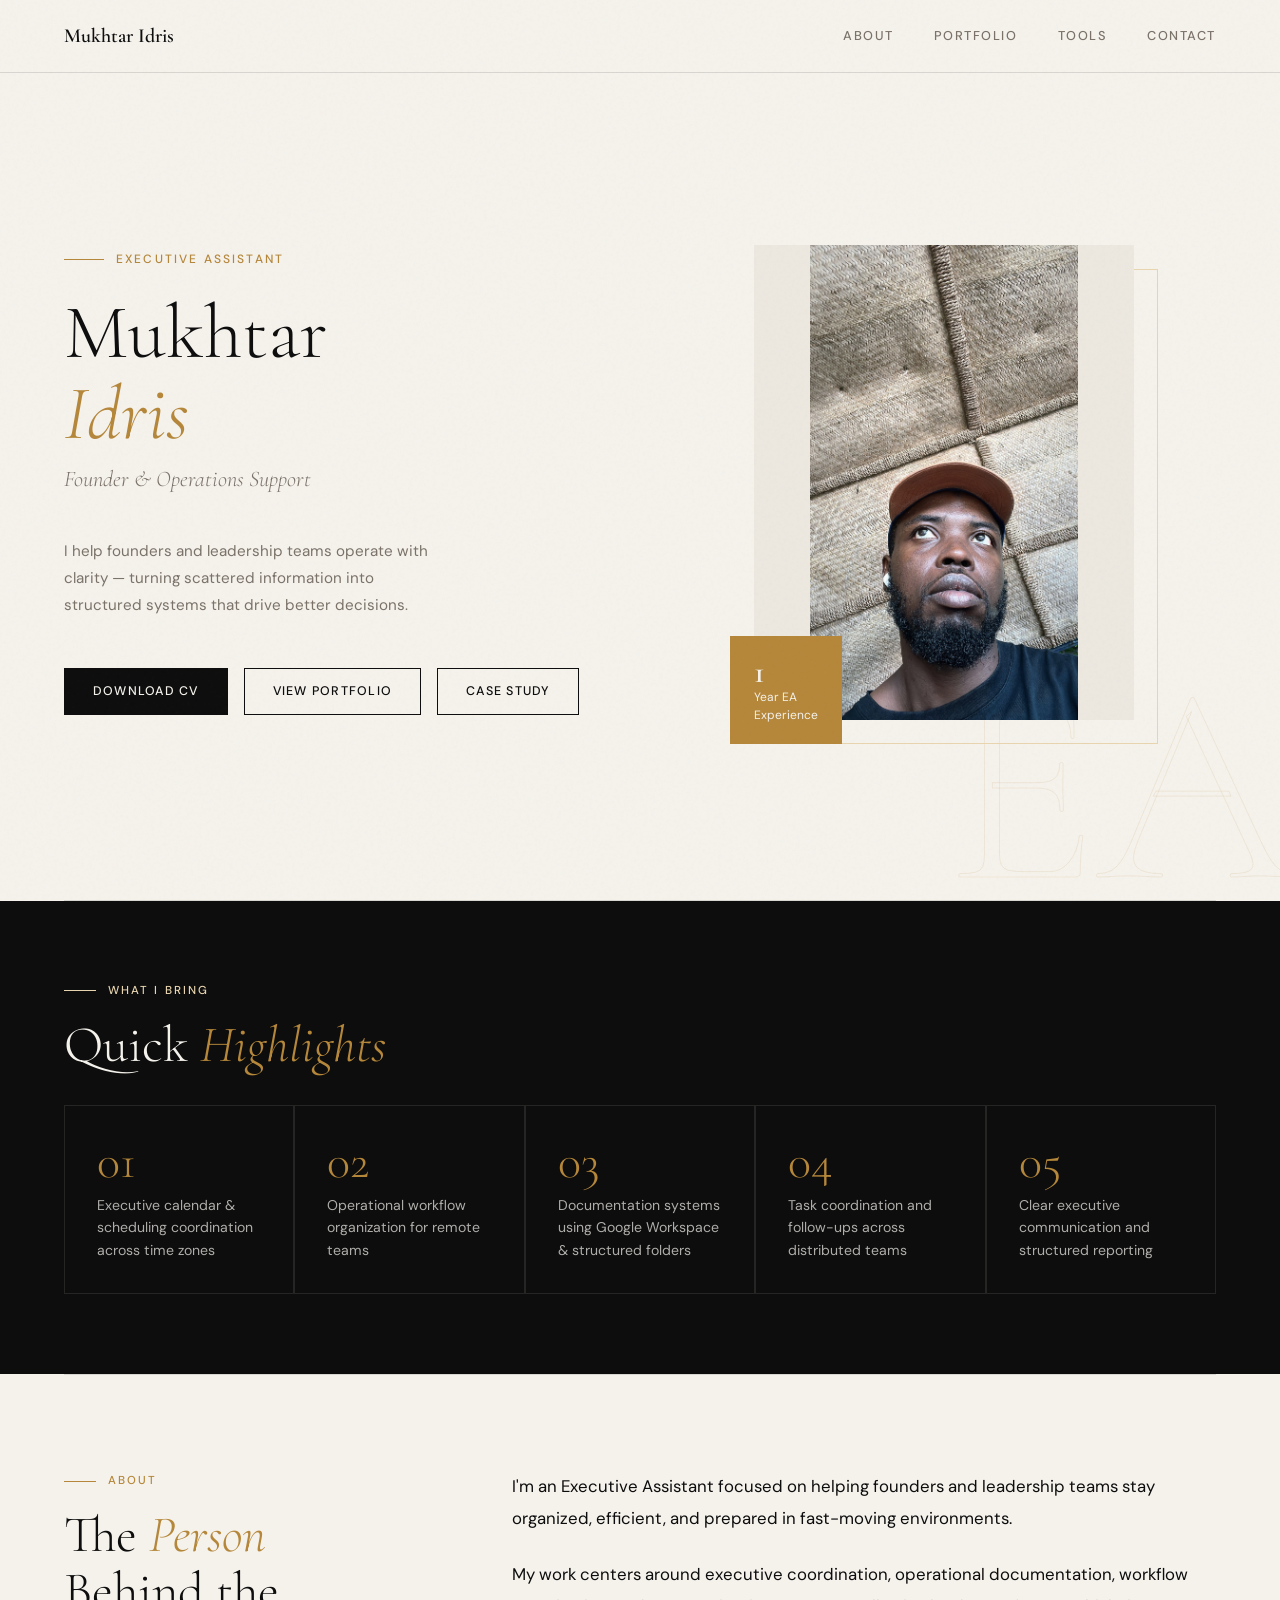
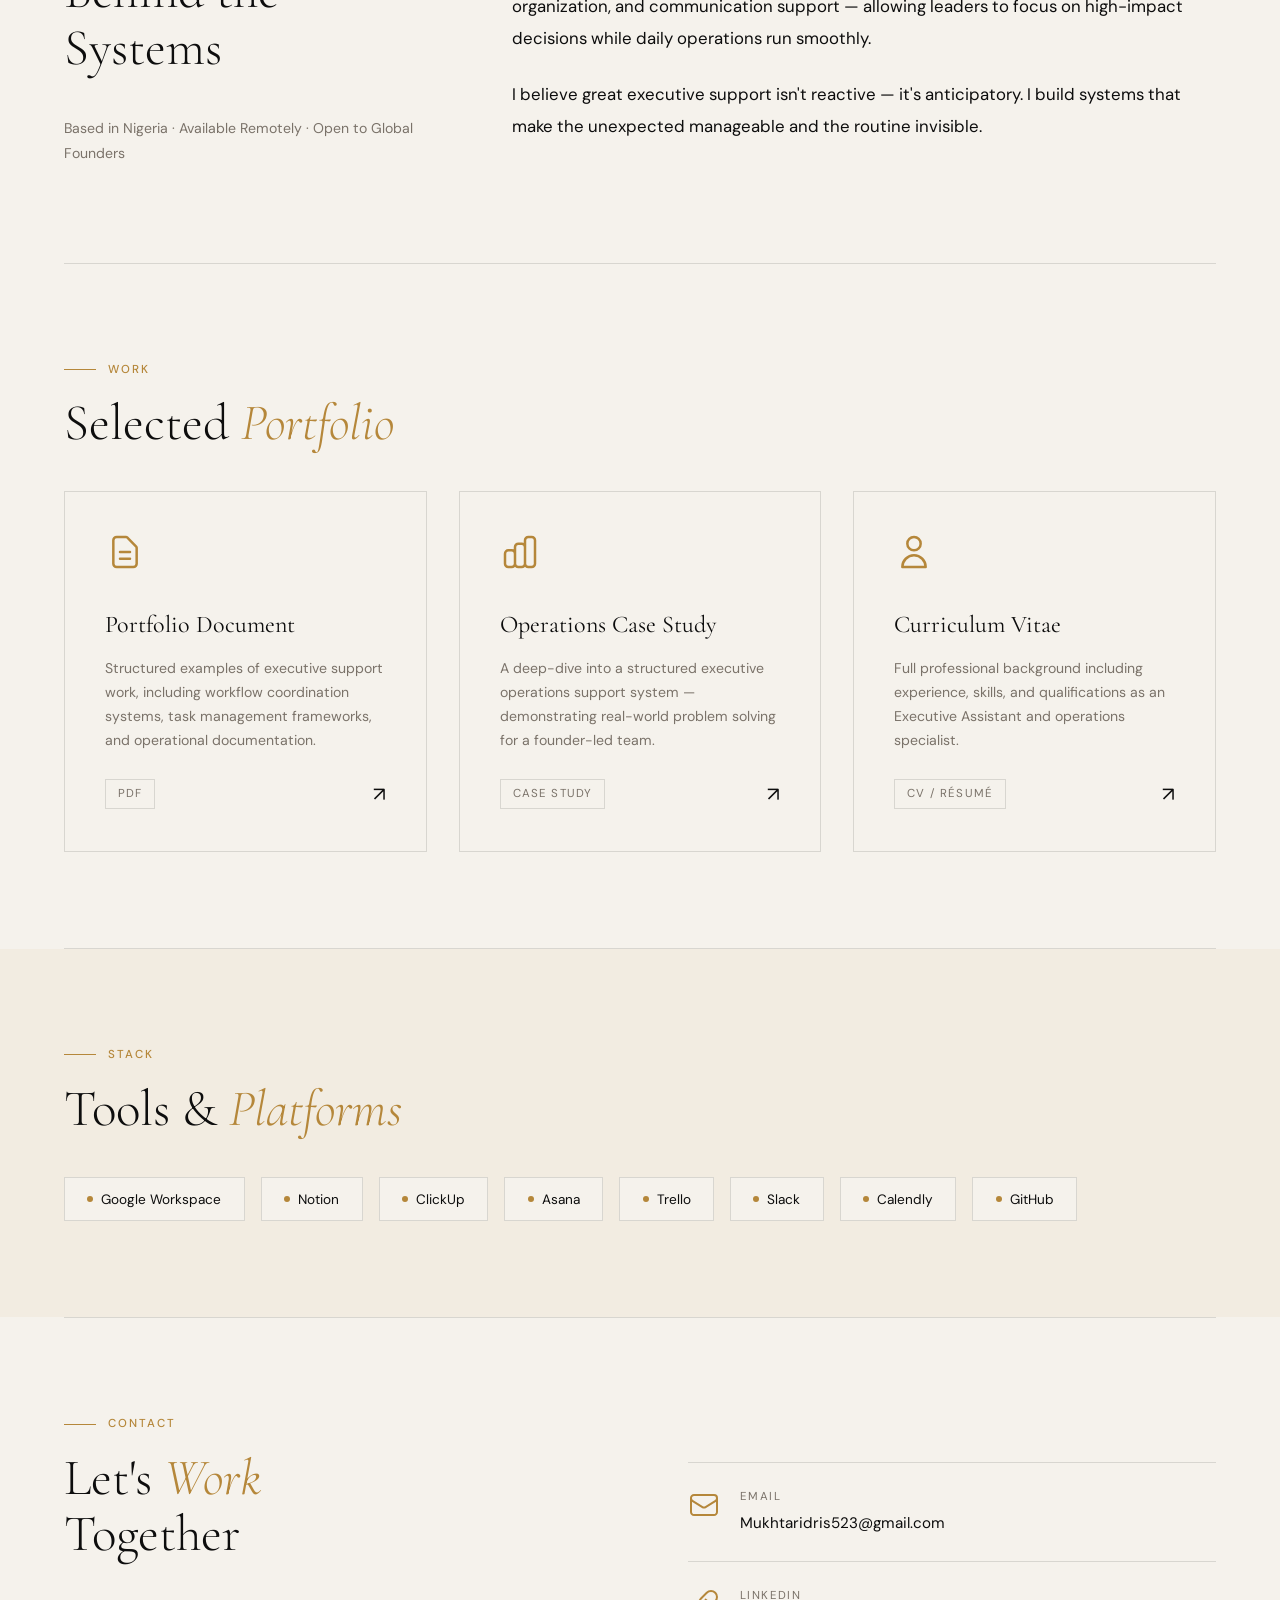
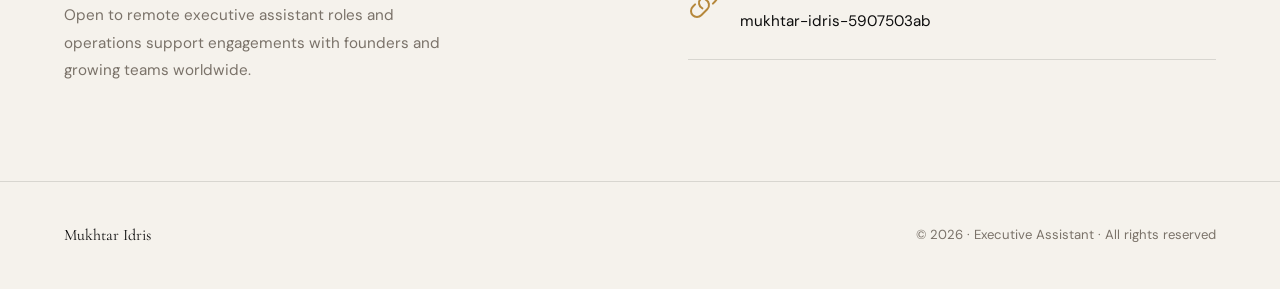
==== commit 1f063f3b: "Add files via upload" ====
--- a/index.html
+++ b/index.html
@@ -851,13 +851,13 @@
       </div>
 
       <div class="contact-items reveal reveal-delay-1">
-        <a href="/cdn-cgi/l/email-protection#511c243a39253023383523382264636211363c30383d7f323e3c" class="contact-item">
+        <a href="mailto:Mukhtaridris523@gmail.com" class="contact-item">
           <svg class="contact-item-icon" fill="none" viewBox="0 0 24 24" stroke="currentColor" stroke-width="1.5">
             <path stroke-linecap="round" stroke-linejoin="round" d="M21.75 6.75v10.5a2.25 2.25 0 01-2.25 2.25h-15a2.25 2.25 0 01-2.25-2.25V6.75m19.5 0A2.25 2.25 0 0019.5 4.5h-15a2.25 2.25 0 00-2.25 2.25m19.5 0v.243a2.25 2.25 0 01-1.07 1.916l-7.5 4.615a2.25 2.25 0 01-2.36 0L3.32 8.91a2.25 2.25 0 01-1.07-1.916V6.75"/>
           </svg>
           <div>
             <div class="contact-item-label">Email</div>
-            <div class="contact-item-value"><span class="__cf_email__" data-cfemail="c68bb3adaeb2a7b4afa2b4afb5f3f4f586a1aba7afaae8a5a9ab">[email&#160;protected]</span></div>
+            <div class="contact-item-value">Mukhtaridris523@gmail.com</div>
           </div>
         </a>
 
@@ -880,7 +880,7 @@
     <p>© 2026 · Executive Assistant · All rights reserved</p>
   </footer>
 
-  <script data-cfasync="false" src="/cdn-cgi/scripts/5c5dd728/cloudflare-static/email-decode.min.js"></script><script>
+  <script>
     // Mobile nav
     const toggle = document.getElementById('navToggle');
     const links = document.getElementById('navLinks');
@@ -905,4 +905,5 @@
       });
     }, { threshold: 0.12 });
 
-    document.querySelectorAll('.reveal').forEach(el => obser+    document.querySelectorAll('.reveal').forEach(el => observer.observe(el));
+  </script>
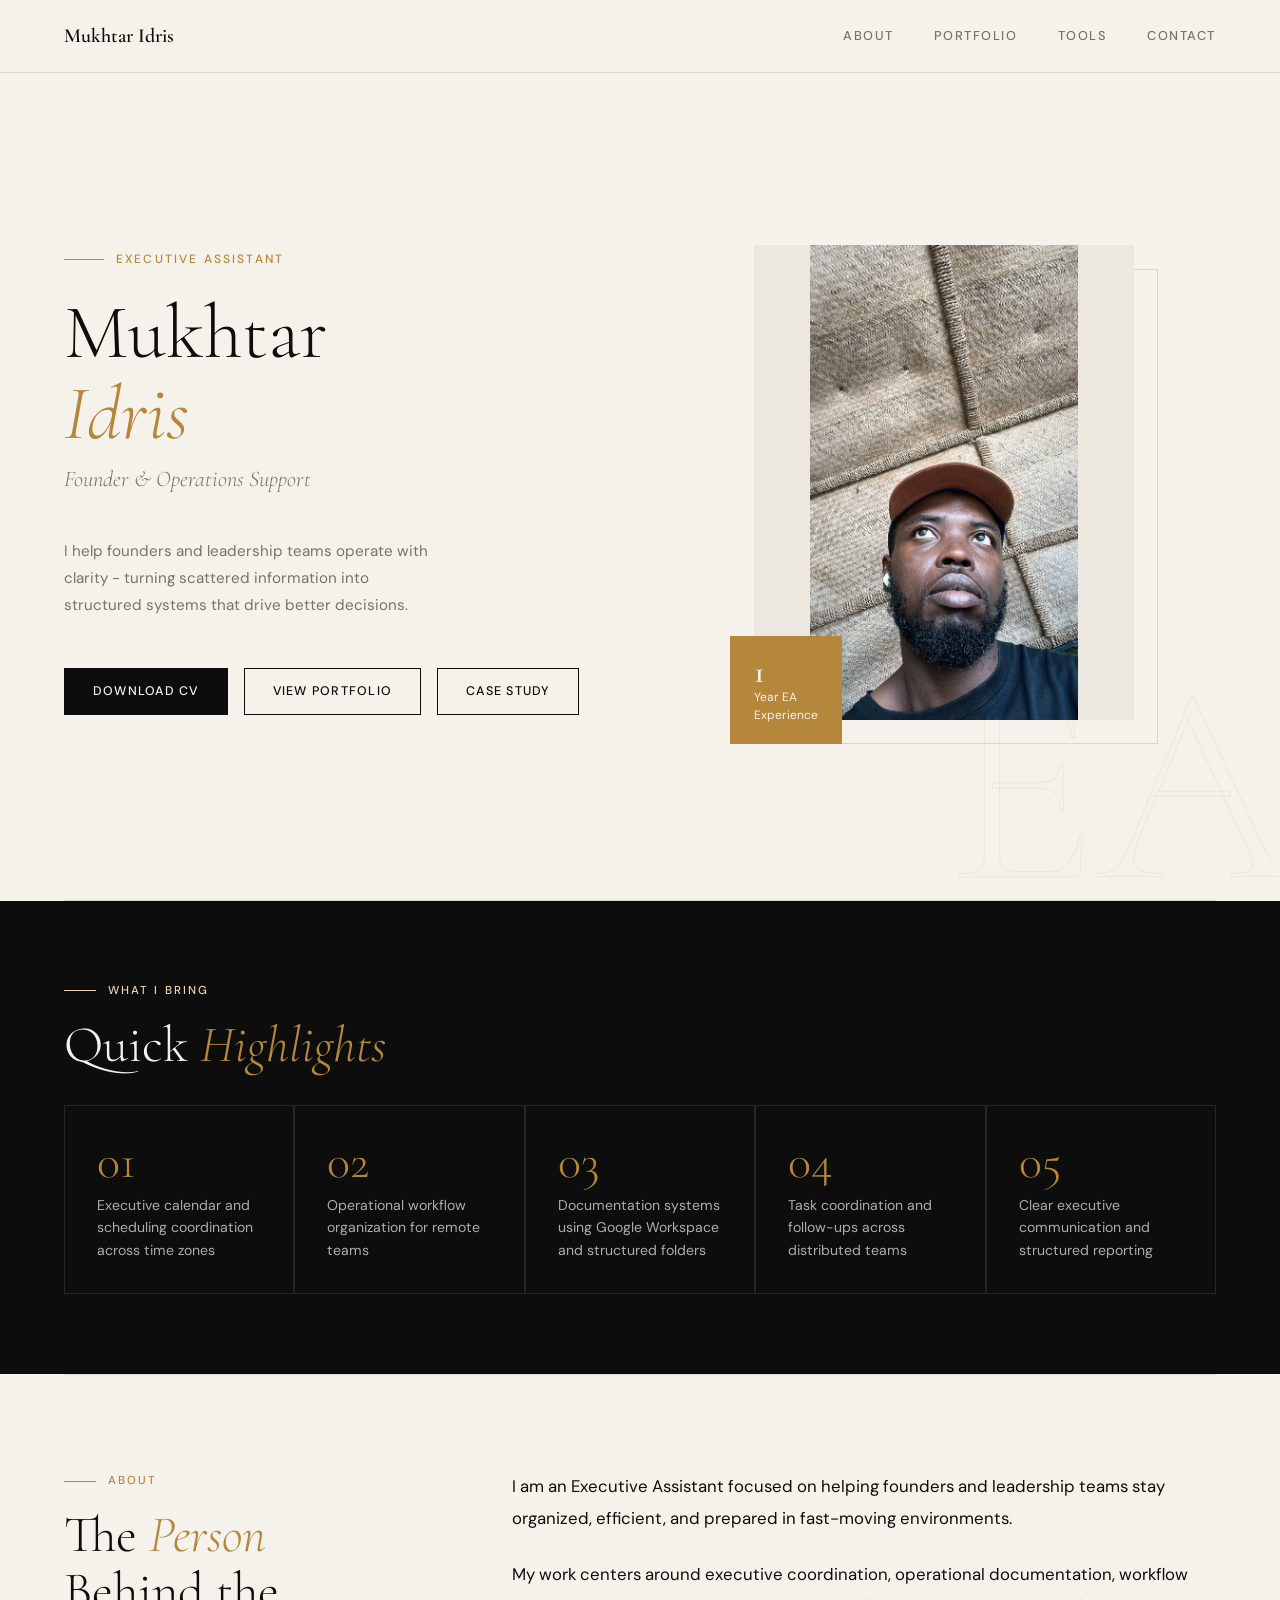
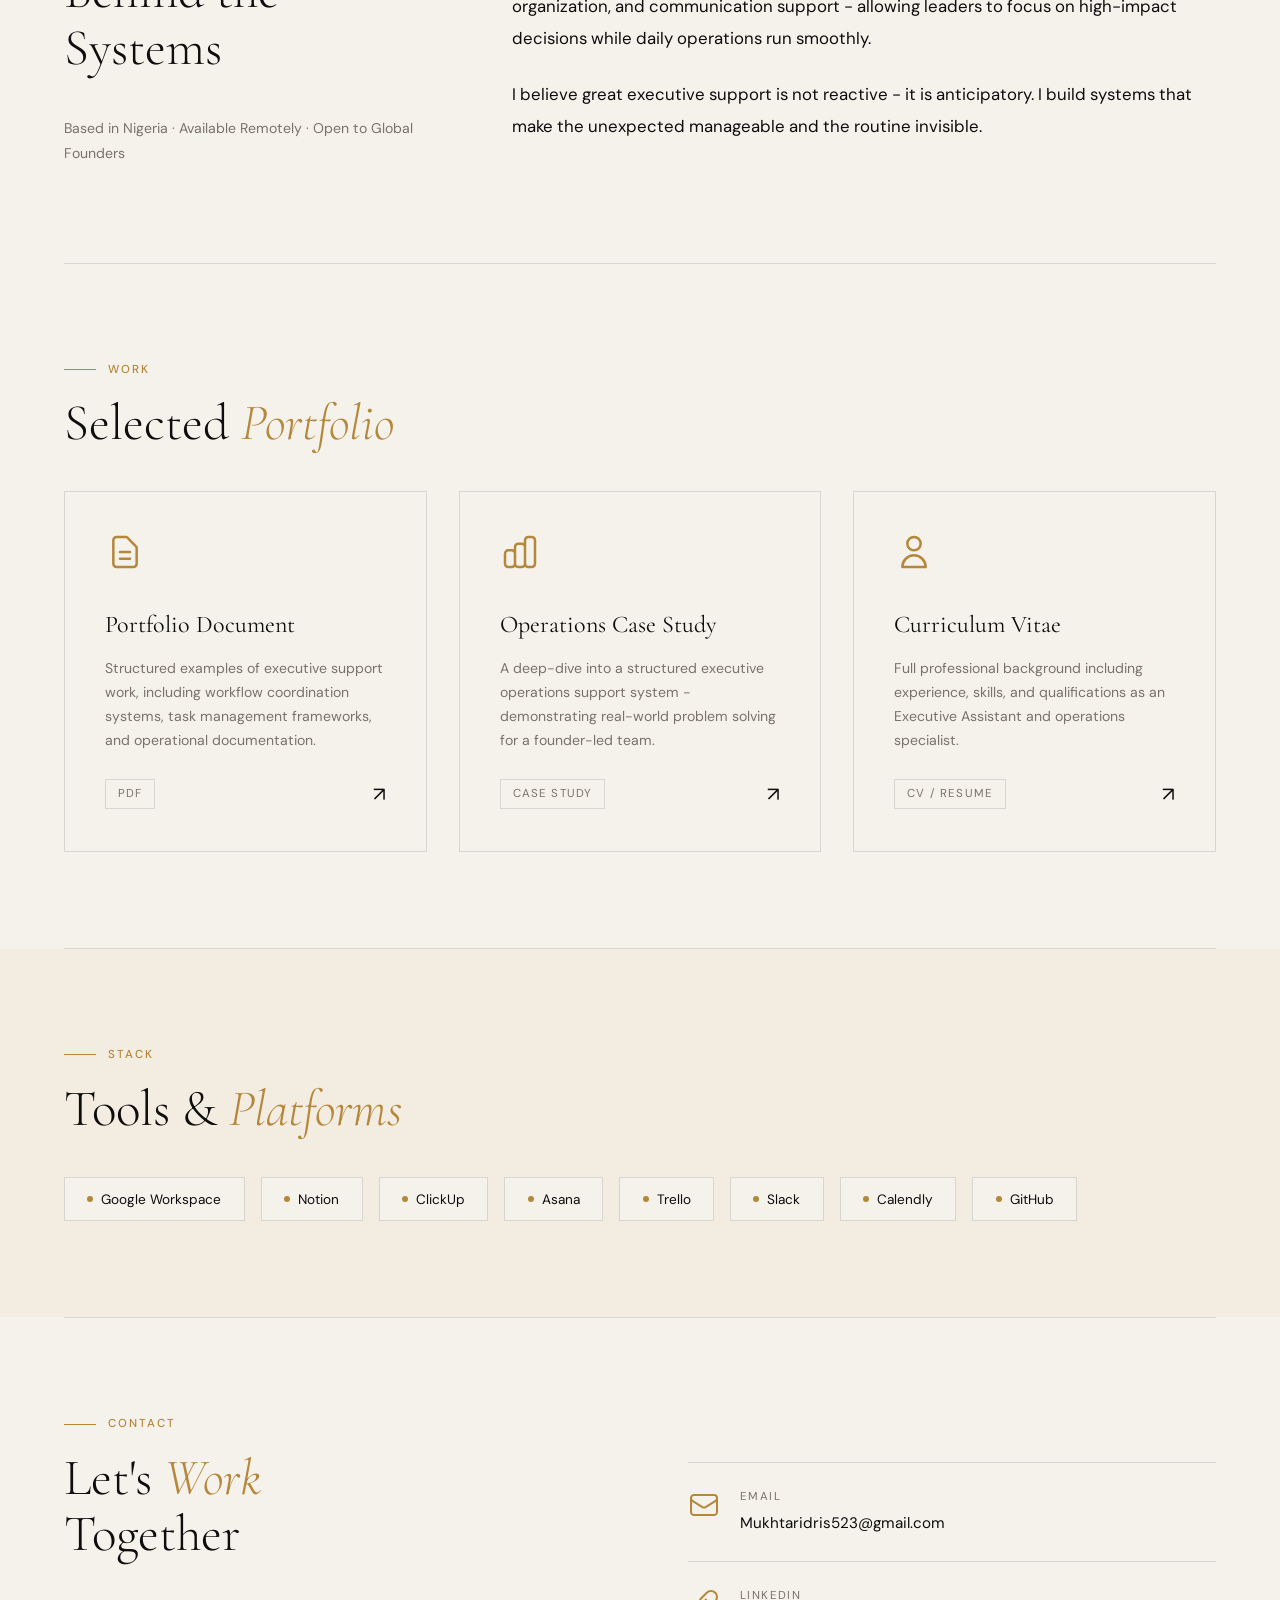
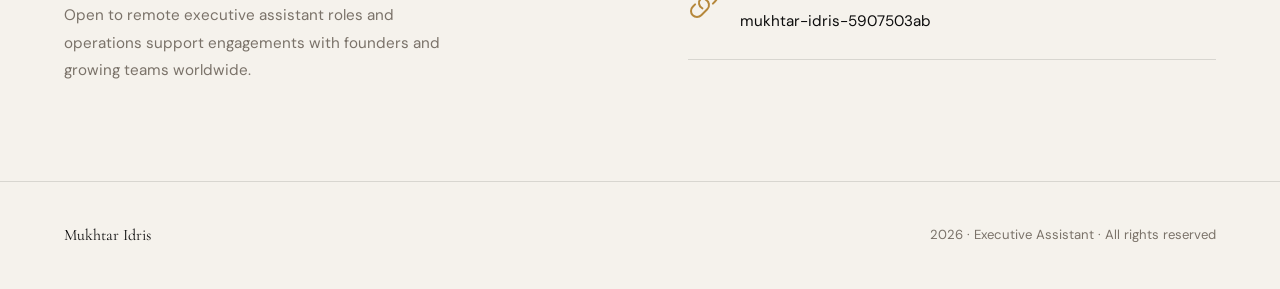
==== commit 71efdb17: "Add files via upload" ====
--- a/index.html
+++ b/index.html
@@ -12,659 +12,131 @@
   <meta property="og:url" content="https://mukhtaridris523-ea.github.io/">
   <meta name="google-site-verification" content="00k2jMj-yxh9ID2egwVnFfCBpZvAuinYpNt0Fm5e588" />
   <title>Mukhtar Idris | Executive Assistant</title>
-
   <link rel="preconnect" href="https://fonts.googleapis.com">
   <link rel="preconnect" href="https://fonts.gstatic.com" crossorigin>
   <link href="https://fonts.googleapis.com/css2?family=Cormorant+Garamond:ital,wght@0,300;0,400;0,600;1,300;1,400&family=DM+Sans:wght@300;400;500&display=swap" rel="stylesheet">
-
   <style>
     *, *::before, *::after { box-sizing: border-box; margin: 0; padding: 0; }
-
     :root {
-      --ink: #0d0d0d;
-      --paper: #f5f2ec;
-      --accent: #b5873a;
-      --accent-light: #e8d5b0;
-      --muted: #7a7269;
+      --ink: #0d0d0d; --paper: #f5f2ec; --accent: #b5873a;
+      --accent-light: #e8d5b0; --muted: #7a7269;
       --line: rgba(13,13,13,0.12);
       --display: 'Cormorant Garamond', Georgia, serif;
       --body: 'DM Sans', sans-serif;
     }
-
     html { scroll-behavior: smooth; }
-
-    body {
-      background: var(--paper);
-      color: var(--ink);
-      font-family: var(--body);
-      font-size: 16px;
-      line-height: 1.7;
-      overflow-x: hidden;
-    }
-
-    /* NOISE TEXTURE */
-    body::before {
-      content: '';
-      position: fixed;
-      inset: 0;
-      background-image: url("data:image/svg+xml,%3Csvg viewBox='0 0 256 256' xmlns='http://www.w3.org/2000/svg'%3E%3Cfilter id='noise'%3E%3CfeTurbulence type='fractalNoise' baseFrequency='0.9' numOctaves='4' stitchTiles='stitch'/%3E%3C/filter%3E%3Crect width='100%25' height='100%25' filter='url(%23noise)' opacity='0.04'/%3E%3C/svg%3E");
-      pointer-events: none;
-      z-index: 1000;
-      opacity: 0.5;
-    }
-
-    /* NAV */
-    nav {
-      position: fixed;
-      top: 0; left: 0; right: 0;
-      z-index: 100;
-      display: flex;
-      align-items: center;
-      justify-content: space-between;
-      padding: 1.2rem 4rem;
-      background: rgba(245,242,236,0.88);
-      backdrop-filter: blur(12px);
-      border-bottom: 1px solid var(--line);
-    }
-
-    .nav-logo {
-      font-family: var(--display);
-      font-size: 1.25rem;
-      font-weight: 600;
-      color: var(--ink);
-      text-decoration: none;
-    }
-
-    .nav-links {
-      display: flex;
-      gap: 2.5rem;
-    }
-
-    .nav-links a {
-      font-size: 0.8rem;
-      font-weight: 500;
-      letter-spacing: 0.12em;
-      text-transform: uppercase;
-      color: var(--muted);
-      text-decoration: none;
-      transition: color 0.2s;
-      position: relative;
-    }
-
-    .nav-links a::after {
-      content: '';
-      position: absolute;
-      bottom: -2px; left: 0;
-      width: 0; height: 1px;
-      background: var(--accent);
-      transition: width 0.3s;
-    }
-
+    body { background: var(--paper); color: var(--ink); font-family: var(--body); font-size: 16px; line-height: 1.7; overflow-x: hidden; }
+    nav { position: fixed; top: 0; left: 0; right: 0; z-index: 100; display: flex; align-items: center; justify-content: space-between; padding: 1.2rem 4rem; background: rgba(245,242,236,0.92); backdrop-filter: blur(12px); border-bottom: 1px solid var(--line); }
+    .nav-logo { font-family: var(--display); font-size: 1.25rem; font-weight: 600; color: var(--ink); text-decoration: none; }
+    .nav-links { display: flex; gap: 2.5rem; }
+    .nav-links a { font-size: 0.8rem; font-weight: 500; letter-spacing: 0.12em; text-transform: uppercase; color: var(--muted); text-decoration: none; transition: color 0.2s; position: relative; }
+    .nav-links a::after { content: ''; position: absolute; bottom: -2px; left: 0; width: 0; height: 1px; background: var(--accent); transition: width 0.3s; }
     .nav-links a:hover { color: var(--ink); }
     .nav-links a:hover::after { width: 100%; }
-
-    .nav-toggle {
-      display: none;
-      flex-direction: column;
-      gap: 5px;
-      cursor: pointer;
-      background: none;
-      border: none;
-      padding: 4px;
-    }
-
-    .nav-toggle span {
-      display: block;
-      width: 24px;
-      height: 1.5px;
-      background: var(--ink);
-      transition: all 0.3s;
-    }
-
-    /* HERO */
-    .hero {
-      min-height: 100vh;
-      display: grid;
-      grid-template-columns: 1fr 1fr;
-      align-items: center;
-      padding: 8rem 4rem 4rem;
-      gap: 4rem;
-      position: relative;
-    }
-
-    .hero::after {
-      content: 'EA';
-      position: absolute;
-      right: -0.05em;
-      bottom: -0.1em;
-      font-family: var(--display);
-      font-size: clamp(12rem, 22vw, 22rem);
-      font-weight: 300;
-      color: transparent;
-      -webkit-text-stroke: 1px rgba(181,135,58,0.12);
-      pointer-events: none;
-      line-height: 1;
-      z-index: 0;
-    }
-
+    .nav-toggle { display: none; flex-direction: column; gap: 5px; cursor: pointer; background: none; border: none; padding: 4px; }
+    .nav-toggle span { display: block; width: 24px; height: 1.5px; background: var(--ink); transition: all 0.3s; }
+    .hero { min-height: 100vh; display: grid; grid-template-columns: 1fr 1fr; align-items: center; padding: 8rem 4rem 4rem; gap: 4rem; position: relative; }
+    .hero::after { content: 'EA'; position: absolute; right: -0.05em; bottom: -0.1em; font-family: var(--display); font-size: clamp(12rem, 22vw, 22rem); font-weight: 300; color: transparent; -webkit-text-stroke: 1px rgba(181,135,58,0.12); pointer-events: none; line-height: 1; z-index: 0; }
     .hero-text { position: relative; z-index: 1; }
-
-    .hero-eyebrow {
-      font-size: 0.75rem;
-      font-weight: 500;
-      letter-spacing: 0.18em;
-      text-transform: uppercase;
-      color: var(--accent);
-      margin-bottom: 1.5rem;
-      display: flex;
-      align-items: center;
-      gap: 0.75rem;
-    }
-
-    .hero-eyebrow::before {
-      content: '';
-      display: block;
-      width: 2.5rem;
-      height: 1px;
-      background: var(--accent);
-    }
-
-    .hero h1 {
-      font-family: var(--display);
-      font-size: clamp(3rem, 6vw, 5.5rem);
-      font-weight: 300;
-      line-height: 1.05;
-      margin-bottom: 0.3rem;
-    }
-
-    .hero h1 em {
-      font-style: italic;
-      color: var(--accent);
-    }
-
-    .hero-sub {
-      font-family: var(--display);
-      font-size: clamp(1.1rem, 2vw, 1.4rem);
-      font-weight: 300;
-      color: var(--muted);
-      font-style: italic;
-      margin-bottom: 2.5rem;
-    }
-
-    .hero-desc {
-      font-size: 0.95rem;
-      color: var(--muted);
-      max-width: 38ch;
-      margin-bottom: 3rem;
-      line-height: 1.8;
-    }
-
-    .hero-actions {
-      display: flex;
-      gap: 1rem;
-      flex-wrap: wrap;
-    }
-
-    .btn {
-      display: inline-flex;
-      align-items: center;
-      gap: 0.5rem;
-      padding: 0.75rem 1.75rem;
-      font-family: var(--body);
-      font-size: 0.78rem;
-      font-weight: 500;
-      letter-spacing: 0.1em;
-      text-transform: uppercase;
-      text-decoration: none;
-      border: 1px solid;
-      transition: all 0.25s;
-    }
-
-    .btn-primary {
-      background: var(--ink);
-      color: var(--paper);
-      border-color: var(--ink);
-    }
-
-    .btn-primary:hover {
-      background: var(--accent);
-      border-color: var(--accent);
-    }
-
-    .btn-outline {
-      color: var(--ink);
-      border-color: var(--ink);
-    }
-
-    .btn-outline:hover {
-      background: var(--ink);
-      color: var(--paper);
-    }
-
-    /* HERO IMAGE */
-    .hero-image-wrap {
-      position: relative;
-      z-index: 1;
-      display: flex;
-      justify-content: center;
-    }
-
-    .hero-image-frame {
-      position: relative;
-      width: min(380px, 90%);
-    }
-
-    .hero-image-frame::before {
-      content: '';
-      position: absolute;
-      top: 1.5rem; right: -1.5rem;
-      width: 100%; height: 100%;
-      border: 1px solid var(--accent-light);
-      z-index: 0;
-    }
-
-    .hero-image-frame img {
-      position: relative;
-      z-index: 1;
-      width: 100%;
-      aspect-ratio: 4/5;
-      object-fit: contain;
-      object-position: center center;
-      display: block;
-      filter: grayscale(15%);
-      background: var(--ivory-dark, #ede8df);
-    }
-
-    .hero-badge {
-      position: absolute;
-      bottom: -1.5rem;
-      left: -1.5rem;
-      z-index: 2;
-      background: var(--accent);
-      color: var(--paper);
-      padding: 1.25rem 1.5rem;
-      font-size: 0.75rem;
-      line-height: 1.5;
-    }
-
-    .hero-badge strong {
-      display: block;
-      font-family: var(--display);
-      font-size: 2rem;
-      font-weight: 600;
-      line-height: 1;
-    }
-
-    /* DIVIDER */
-    .section-divider {
-      height: 1px;
-      background: var(--line);
-      margin: 0 4rem;
-    }
-
-    /* SECTION SHARED */
+    .hero-eyebrow { font-size: 0.75rem; font-weight: 500; letter-spacing: 0.18em; text-transform: uppercase; color: var(--accent); margin-bottom: 1.5rem; display: flex; align-items: center; gap: 0.75rem; }
+    .hero-eyebrow::before { content: ''; display: block; width: 2.5rem; height: 1px; background: var(--accent); }
+    .hero h1 { font-family: var(--display); font-size: clamp(3rem, 6vw, 5.5rem); font-weight: 300; line-height: 1.05; margin-bottom: 0.3rem; }
+    .hero h1 em { font-style: italic; color: var(--accent); }
+    .hero-sub { font-family: var(--display); font-size: clamp(1.1rem, 2vw, 1.4rem); font-weight: 300; color: var(--muted); font-style: italic; margin-bottom: 2.5rem; }
+    .hero-desc { font-size: 0.95rem; color: var(--muted); max-width: 38ch; margin-bottom: 3rem; line-height: 1.8; }
+    .hero-actions { display: flex; gap: 1rem; flex-wrap: wrap; }
+    .btn { display: inline-flex; align-items: center; gap: 0.5rem; padding: 0.75rem 1.75rem; font-family: var(--body); font-size: 0.78rem; font-weight: 500; letter-spacing: 0.1em; text-transform: uppercase; text-decoration: none; border: 1px solid; transition: all 0.25s; }
+    .btn-primary { background: var(--ink); color: var(--paper); border-color: var(--ink); }
+    .btn-primary:hover { background: var(--accent); border-color: var(--accent); }
+    .btn-outline { color: var(--ink); border-color: var(--ink); }
+    .btn-outline:hover { background: var(--ink); color: var(--paper); }
+    .hero-image-wrap { position: relative; z-index: 1; display: flex; justify-content: center; }
+    .hero-image-frame { position: relative; width: min(380px, 90%); }
+    .hero-image-frame::before { content: ''; position: absolute; top: 1.5rem; right: -1.5rem; width: 100%; height: 100%; border: 1px solid var(--accent-light); z-index: 0; }
+    .hero-image-frame img { position: relative; z-index: 1; width: 100%; aspect-ratio: 4/5; object-fit: contain; object-position: center; display: block; filter: grayscale(15%); background: #ede8df; }
+    .hero-badge { position: absolute; bottom: -1.5rem; left: -1.5rem; z-index: 2; background: var(--accent); color: var(--paper); padding: 1.25rem 1.5rem; font-size: 0.75rem; line-height: 1.5; }
+    .hero-badge strong { display: block; font-family: var(--display); font-size: 2rem; font-weight: 600; line-height: 1; }
+    .section-divider { height: 1px; background: var(--line); margin: 0 4rem; }
     section { padding: 6rem 4rem; }
-
-    .section-label {
-      font-size: 0.72rem;
-      font-weight: 500;
-      letter-spacing: 0.18em;
-      text-transform: uppercase;
-      color: var(--accent);
-      margin-bottom: 1rem;
-      display: flex;
-      align-items: center;
-      gap: 0.75rem;
-    }
-
-    .section-label::before {
-      content: '';
-      display: block;
-      width: 2rem;
-      height: 1px;
-      background: var(--accent);
-    }
-
-    .section-title {
-      font-family: var(--display);
-      font-size: clamp(2rem, 4vw, 3.2rem);
-      font-weight: 300;
-      line-height: 1.1;
-      margin-bottom: 2.5rem;
-    }
-
+    .section-label { font-size: 0.72rem; font-weight: 500; letter-spacing: 0.18em; text-transform: uppercase; color: var(--accent); margin-bottom: 1rem; display: flex; align-items: center; gap: 0.75rem; }
+    .section-label::before { content: ''; display: block; width: 2rem; height: 1px; background: var(--accent); }
+    .section-title { font-family: var(--display); font-size: clamp(2rem, 4vw, 3.2rem); font-weight: 300; line-height: 1.1; margin-bottom: 2.5rem; }
     .section-title em { font-style: italic; color: var(--accent); }
-
-    /* HIGHLIGHTS */
-    .highlights-section {
-      background: var(--ink);
-      color: var(--paper);
-      padding: 5rem 4rem;
-    }
-
+    .highlights-section { background: var(--ink); color: var(--paper); padding: 5rem 4rem; }
     .highlights-section .section-label { color: var(--accent-light); }
     .highlights-section .section-label::before { background: var(--accent-light); }
-
-    .highlights-grid {
-      display: grid;
-      grid-template-columns: repeat(auto-fit, minmax(220px, 1fr));
-      gap: 0;
-      margin-top: 1rem;
-    }
-
-    .highlight-item {
-      padding: 2rem;
-      border: 1px solid rgba(245,242,236,0.1);
-      transition: background 0.25s;
-    }
-
+    .highlights-grid { display: grid; grid-template-columns: repeat(auto-fit, minmax(220px, 1fr)); gap: 0; margin-top: 1rem; }
+    .highlight-item { padding: 2rem; border: 1px solid rgba(245,242,236,0.1); transition: background 0.25s; }
     .highlight-item:hover { background: rgba(181,135,58,0.1); }
-
-    .highlight-num {
-      font-family: var(--display);
-      font-size: 3rem;
-      font-weight: 300;
-      color: var(--accent);
-      line-height: 1;
-      margin-bottom: 0.5rem;
-    }
-
-    .highlight-text {
-      font-size: 0.88rem;
-      color: rgba(245,242,236,0.7);
-      line-height: 1.6;
-    }
-
-    /* ABOUT */
-    .about-grid {
-      display: grid;
-      grid-template-columns: 1fr 2fr;
-      gap: 6rem;
-      align-items: start;
-    }
-
-    .about-aside {
-      position: sticky;
-      top: 7rem;
-    }
-
-    .about-aside p {
-      font-size: 0.88rem;
-      color: var(--muted);
-      line-height: 1.8;
-    }
-
-    .about-body p {
-      font-size: 1.05rem;
-      line-height: 1.9;
-      margin-bottom: 1.5rem;
-    }
-
+    .highlight-num { font-family: var(--display); font-size: 3rem; font-weight: 300; color: var(--accent); line-height: 1; margin-bottom: 0.5rem; }
+    .highlight-text { font-size: 0.88rem; color: rgba(245,242,236,0.7); line-height: 1.6; }
+    .about-grid { display: grid; grid-template-columns: 1fr 2fr; gap: 6rem; align-items: start; }
+    .about-aside { position: sticky; top: 7rem; }
+    .about-aside p { font-size: 0.88rem; color: var(--muted); line-height: 1.8; }
+    .about-body p { font-size: 1.05rem; line-height: 1.9; margin-bottom: 1.5rem; }
     .about-body p:last-child { margin-bottom: 0; }
-
-    /* PORTFOLIO */
-    .portfolio-cards {
-      display: grid;
-      grid-template-columns: repeat(auto-fit, minmax(280px, 1fr));
-      gap: 2rem;
-      margin-top: 1rem;
-    }
-
-    .portfolio-card {
-      border: 1px solid var(--line);
-      padding: 2.5rem;
-      transition: all 0.3s;
-      position: relative;
-      overflow: hidden;
-      text-decoration: none;
-      color: inherit;
-      display: block;
-      background: var(--paper);
-    }
-
-    .portfolio-card::before {
-      content: '';
-      position: absolute;
-      inset: 0;
-      background: var(--ink);
-      transform: scaleY(0);
-      transform-origin: bottom;
-      transition: transform 0.35s cubic-bezier(0.4,0,0.2,1);
-      z-index: 0;
-    }
-
+    .portfolio-cards { display: grid; grid-template-columns: repeat(auto-fit, minmax(280px, 1fr)); gap: 2rem; margin-top: 1rem; }
+    .portfolio-card { border: 1px solid var(--line); padding: 2.5rem; transition: all 0.3s; position: relative; overflow: hidden; text-decoration: none; color: inherit; display: block; background: var(--paper); }
+    .portfolio-card::before { content: ''; position: absolute; inset: 0; background: var(--ink); transform: scaleY(0); transform-origin: bottom; transition: transform 0.35s cubic-bezier(0.4,0,0.2,1); z-index: 0; }
     .portfolio-card:hover::before { transform: scaleY(1); }
-
-    .portfolio-card:hover .card-title,
-    .portfolio-card:hover .card-desc { color: var(--paper); }
-
-    .portfolio-card:hover .card-tag {
-      color: var(--paper);
-      border-color: rgba(245,242,236,0.3);
-    }
-
+    .portfolio-card:hover .card-title, .portfolio-card:hover .card-desc { color: var(--paper); }
+    .portfolio-card:hover .card-tag { color: var(--paper); border-color: rgba(245,242,236,0.3); }
     .portfolio-card:hover .card-arrow { color: var(--accent); }
-
     .card-inner { position: relative; z-index: 1; }
-
-    .card-icon {
-      width: 2.5rem; height: 2.5rem;
-      margin-bottom: 1.5rem;
-      color: var(--accent);
-      transition: color 0.3s;
-    }
-
+    .card-icon { width: 2.5rem; height: 2.5rem; margin-bottom: 1.5rem; color: var(--accent); transition: color 0.3s; }
     .portfolio-card:hover .card-icon { color: var(--accent-light); }
-
-    .card-title {
-      font-family: var(--display);
-      font-size: 1.5rem;
-      font-weight: 400;
-      margin-bottom: 0.75rem;
-      transition: color 0.3s;
-    }
-
-    .card-desc {
-      font-size: 0.88rem;
-      color: var(--muted);
-      line-height: 1.7;
-      margin-bottom: 1.5rem;
-      transition: color 0.3s;
-    }
-
-    .card-footer {
-      display: flex;
-      align-items: center;
-      justify-content: space-between;
-    }
-
-    .card-tag {
-      font-size: 0.72rem;
-      letter-spacing: 0.1em;
-      text-transform: uppercase;
-      color: var(--muted);
-      border: 1px solid var(--line);
-      padding: 0.25rem 0.75rem;
-      transition: color 0.3s, border-color 0.3s;
-    }
-
-    .card-arrow {
-      font-size: 1.25rem;
-      color: var(--ink);
-      transition: color 0.3s, transform 0.3s;
-    }
-
+    .card-title { font-family: var(--display); font-size: 1.5rem; font-weight: 400; margin-bottom: 0.75rem; transition: color 0.3s; }
+    .card-desc { font-size: 0.88rem; color: var(--muted); line-height: 1.7; margin-bottom: 1.5rem; transition: color 0.3s; }
+    .card-footer { display: flex; align-items: center; justify-content: space-between; }
+    .card-tag { font-size: 0.72rem; letter-spacing: 0.1em; text-transform: uppercase; color: var(--muted); border: 1px solid var(--line); padding: 0.25rem 0.75rem; transition: color 0.3s, border-color 0.3s; }
+    .card-arrow { font-size: 1.25rem; color: var(--ink); transition: color 0.3s, transform 0.3s; }
     .portfolio-card:hover .card-arrow { transform: translate(4px, -4px); }
-
-    /* TOOLS */
     .tools-section { background: rgba(181,135,58,0.06); }
-
-    .tools-grid {
-      display: flex;
-      flex-wrap: wrap;
-      gap: 1rem;
-    }
-
-    .tool-pill {
-      padding: 0.6rem 1.4rem;
-      border: 1px solid var(--line);
-      font-size: 0.85rem;
-      background: var(--paper);
-      transition: all 0.2s;
-      display: flex;
-      align-items: center;
-      gap: 0.5rem;
-    }
-
-    .tool-pill:hover {
-      background: var(--ink);
-      color: var(--paper);
-      border-color: var(--ink);
-    }
-
-    .tool-dot {
-      width: 6px; height: 6px;
-      border-radius: 50%;
-      background: var(--accent);
-      flex-shrink: 0;
-    }
-
-    /* CONTACT */
-    .contact-section {
-      display: grid;
-      grid-template-columns: 1fr 1fr;
-      gap: 6rem;
-      align-items: start;
-    }
-
-    .contact-left p {
-      font-size: 0.95rem;
-      color: var(--muted);
-      line-height: 1.8;
-      max-width: 38ch;
-    }
-
+    .tools-grid { display: flex; flex-wrap: wrap; gap: 1rem; }
+    .tool-pill { padding: 0.6rem 1.4rem; border: 1px solid var(--line); font-size: 0.85rem; background: var(--paper); transition: all 0.2s; display: flex; align-items: center; gap: 0.5rem; }
+    .tool-pill:hover { background: var(--ink); color: var(--paper); border-color: var(--ink); }
+    .tool-dot { width: 6px; height: 6px; border-radius: 50%; background: var(--accent); flex-shrink: 0; }
+    .contact-section { display: grid; grid-template-columns: 1fr 1fr; gap: 6rem; align-items: start; }
+    .contact-left p { font-size: 0.95rem; color: var(--muted); line-height: 1.8; max-width: 38ch; }
     .contact-items { margin-top: 3rem; }
-
-    .contact-item {
-      display: flex;
-      align-items: flex-start;
-      gap: 1.25rem;
-      padding: 1.5rem 0;
-      border-bottom: 1px solid var(--line);
-      text-decoration: none;
-      color: inherit;
-      transition: padding-left 0.2s;
-    }
-
+    .contact-item { display: flex; align-items: flex-start; gap: 1.25rem; padding: 1.5rem 0; border-bottom: 1px solid var(--line); text-decoration: none; color: inherit; transition: padding-left 0.2s; }
     .contact-item:first-child { border-top: 1px solid var(--line); }
     .contact-item:hover { padding-left: 0.5rem; }
-
-    .contact-item-icon {
-      width: 2rem; height: 2rem;
-      color: var(--accent);
-      flex-shrink: 0;
-      margin-top: 2px;
-    }
-
-    .contact-item-label {
-      font-size: 0.72rem;
-      letter-spacing: 0.12em;
-      text-transform: uppercase;
-      color: var(--muted);
-      margin-bottom: 0.25rem;
-    }
-
+    .contact-item-icon { width: 2rem; height: 2rem; color: var(--accent); flex-shrink: 0; margin-top: 2px; }
+    .contact-item-label { font-size: 0.72rem; letter-spacing: 0.12em; text-transform: uppercase; color: var(--muted); margin-bottom: 0.25rem; }
     .contact-item-value { font-size: 0.95rem; }
-
-    /* FOOTER */
-    footer {
-      padding: 2.5rem 4rem;
-      border-top: 1px solid var(--line);
-      display: flex;
-      align-items: center;
-      justify-content: space-between;
-    }
-
+    footer { padding: 2.5rem 4rem; border-top: 1px solid var(--line); display: flex; align-items: center; justify-content: space-between; }
     footer p { font-size: 0.82rem; color: var(--muted); }
-
-    .footer-name {
-      font-family: var(--display);
-      font-size: 1rem;
-    }
-
-    /* ANIMATIONS */
-    .reveal {
-      opacity: 0;
-      transform: translateY(28px);
-      transition: opacity 0.7s ease, transform 0.7s ease;
-    }
-
+    .footer-name { font-family: var(--display); font-size: 1rem; }
+    .reveal { opacity: 0; transform: translateY(28px); transition: opacity 0.7s ease, transform 0.7s ease; }
     .reveal.visible { opacity: 1; transform: none; }
     .reveal-delay-1 { transition-delay: 0.1s; }
     .reveal-delay-2 { transition-delay: 0.2s; }
     .reveal-delay-3 { transition-delay: 0.3s; }
     .reveal-delay-4 { transition-delay: 0.4s; }
-
-    /* MOBILE */
     @media (max-width: 900px) {
       nav { padding: 1rem 1.5rem; }
-
-      .nav-links {
-        display: none;
-        flex-direction: column;
-        gap: 1.5rem;
-      }
-
-      .nav-links.open {
-        display: flex;
-        position: fixed;
-        top: 0; left: 0; right: 0; bottom: 0;
-        background: var(--paper);
-        align-items: center;
-        justify-content: center;
-        font-size: 1.2rem;
-        z-index: 99;
-      }
-
+      .nav-links { display: none; flex-direction: column; gap: 1.5rem; }
+      .nav-links.open { display: flex; position: fixed; top: 0; left: 0; right: 0; bottom: 0; background: var(--paper); align-items: center; justify-content: center; font-size: 1.2rem; z-index: 99; }
       .nav-toggle { display: flex; z-index: 101; }
-
       .nav-toggle.open span:nth-child(1) { transform: rotate(45deg) translate(5px, 5px); }
       .nav-toggle.open span:nth-child(2) { opacity: 0; }
       .nav-toggle.open span:nth-child(3) { transform: rotate(-45deg) translate(5px, -5px); }
-
-      .hero {
-        grid-template-columns: 1fr;
-        padding: 7rem 1.5rem 4rem;
-        gap: 3rem;
-        text-align: center;
-        min-height: auto;
-      }
-
+      .hero { grid-template-columns: 1fr; padding: 7rem 1.5rem 4rem; gap: 3rem; text-align: center; min-height: auto; }
       .hero::after { display: none; }
       .hero-eyebrow { justify-content: center; }
       .hero-desc { margin-left: auto; margin-right: auto; }
       .hero-actions { justify-content: center; }
       .hero-image-frame::before { display: none; }
       .hero-badge { left: 0; }
-
       section { padding: 4rem 1.5rem; }
       .highlights-section { padding: 4rem 1.5rem; }
       .section-divider { margin: 0 1.5rem; }
-
       .about-grid { grid-template-columns: 1fr; gap: 2rem; }
       .about-aside { position: static; }
-
       .contact-section { grid-template-columns: 1fr; gap: 3rem; }
-
-      footer {
-        flex-direction: column;
-        gap: 0.5rem;
-        text-align: center;
-        padding: 2rem 1.5rem;
-      }
-    }
-
+      footer { flex-direction: column; gap: 0.5rem; text-align: center; padding: 2rem 1.5rem; }
+    }
     @media (max-width: 480px) {
       .highlights-grid { grid-template-columns: 1fr 1fr; }
       .portfolio-cards { grid-template-columns: 1fr; }
@@ -672,7 +144,6 @@
     }
   </style>
 </head>
-
 <body>
 
   <nav>
@@ -688,134 +159,85 @@
     </button>
   </nav>
 
-  <!-- HERO -->
   <div class="hero">
     <div class="hero-text">
       <div class="hero-eyebrow reveal">Executive Assistant</div>
       <h1 class="reveal reveal-delay-1">Mukhtar<br><em>Idris</em></h1>
-      <p class="hero-sub reveal reveal-delay-2">Founder & Operations Support</p>
-      <p class="hero-desc reveal reveal-delay-3">
-        I help founders and leadership teams operate with clarity — turning scattered information into structured systems that drive better decisions.
-      </p>
+      <p class="hero-sub reveal reveal-delay-2">Founder &amp; Operations Support</p>
+      <p class="hero-desc reveal reveal-delay-3">I help founders and leadership teams operate with clarity - turning scattered information into structured systems that drive better decisions.</p>
       <div class="hero-actions reveal reveal-delay-4">
-        <a href="Mukhtar_Idris_Executive_Assistant.pdf" class="btn btn-primary">Download CV</a>
+        <a href="Mukhtar_Idris_Executive_Assistant_CV.pdf" class="btn btn-primary">Download CV</a>
         <a href="Mukhtar_Idris_Executive_Assistant_Portfolio.pdf" class="btn btn-outline">View Portfolio</a>
         <a href="case-study.html" class="btn btn-outline">Case Study</a>
       </div>
     </div>
-
     <div class="hero-image-wrap reveal reveal-delay-2">
       <div class="hero-image-frame">
-        <img src="profile.jpg" alt="Mukhtar Idris – Executive Assistant">
-        <div class="hero-badge">
-          <strong>1</strong>
-          Year EA<br>Experience
-        </div>
+        <img src="profile.jpg" alt="Mukhtar Idris - Executive Assistant">
+        <div class="hero-badge"><strong>1</strong> Year EA<br>Experience</div>
       </div>
     </div>
   </div>
 
   <div class="section-divider"></div>
 
-  <!-- HIGHLIGHTS -->
   <div class="highlights-section">
     <div class="section-label">What I Bring</div>
     <h2 class="section-title" style="color:var(--paper); margin-bottom:2rem;">Quick <em>Highlights</em></h2>
     <div class="highlights-grid">
-      <div class="highlight-item reveal">
-        <div class="highlight-num">01</div>
-        <p class="highlight-text">Executive calendar & scheduling coordination across time zones</p>
-      </div>
-      <div class="highlight-item reveal reveal-delay-1">
-        <div class="highlight-num">02</div>
-        <p class="highlight-text">Operational workflow organization for remote teams</p>
-      </div>
-      <div class="highlight-item reveal reveal-delay-2">
-        <div class="highlight-num">03</div>
-        <p class="highlight-text">Documentation systems using Google Workspace & structured folders</p>
-      </div>
-      <div class="highlight-item reveal reveal-delay-3">
-        <div class="highlight-num">04</div>
-        <p class="highlight-text">Task coordination and follow-ups across distributed teams</p>
-      </div>
-      <div class="highlight-item reveal reveal-delay-4">
-        <div class="highlight-num">05</div>
-        <p class="highlight-text">Clear executive communication and structured reporting</p>
-      </div>
+      <div class="highlight-item reveal"><div class="highlight-num">01</div><p class="highlight-text">Executive calendar and scheduling coordination across time zones</p></div>
+      <div class="highlight-item reveal reveal-delay-1"><div class="highlight-num">02</div><p class="highlight-text">Operational workflow organization for remote teams</p></div>
+      <div class="highlight-item reveal reveal-delay-2"><div class="highlight-num">03</div><p class="highlight-text">Documentation systems using Google Workspace and structured folders</p></div>
+      <div class="highlight-item reveal reveal-delay-3"><div class="highlight-num">04</div><p class="highlight-text">Task coordination and follow-ups across distributed teams</p></div>
+      <div class="highlight-item reveal reveal-delay-4"><div class="highlight-num">05</div><p class="highlight-text">Clear executive communication and structured reporting</p></div>
     </div>
   </div>
 
   <div class="section-divider"></div>
 
-  <!-- ABOUT -->
   <section id="about">
     <div class="about-grid">
       <div class="about-aside reveal">
         <div class="section-label">About</div>
         <h2 class="section-title">The <em>Person</em><br>Behind the Systems</h2>
-        <p>Based in Nigeria · Available Remotely · Open to Global Founders</p>
+        <p>Based in Nigeria &middot; Available Remotely &middot; Open to Global Founders</p>
       </div>
       <div class="about-body">
-        <p class="reveal">
-          I'm an Executive Assistant focused on helping founders and leadership teams stay organized, efficient, and prepared in fast-moving environments.
-        </p>
-        <p class="reveal reveal-delay-1">
-          My work centers around executive coordination, operational documentation, workflow organization, and communication support — allowing leaders to focus on high-impact decisions while daily operations run smoothly.
-        </p>
-        <p class="reveal reveal-delay-2">
-          I believe great executive support isn't reactive — it's anticipatory. I build systems that make the unexpected manageable and the routine invisible.
-        </p>
+        <p class="reveal">I am an Executive Assistant focused on helping founders and leadership teams stay organized, efficient, and prepared in fast-moving environments.</p>
+        <p class="reveal reveal-delay-1">My work centers around executive coordination, operational documentation, workflow organization, and communication support - allowing leaders to focus on high-impact decisions while daily operations run smoothly.</p>
+        <p class="reveal reveal-delay-2">I believe great executive support is not reactive - it is anticipatory. I build systems that make the unexpected manageable and the routine invisible.</p>
       </div>
     </div>
   </section>
 
   <div class="section-divider"></div>
 
-  <!-- PORTFOLIO -->
   <section id="portfolio">
     <div class="section-label reveal">Work</div>
     <h2 class="section-title reveal reveal-delay-1">Selected <em>Portfolio</em></h2>
-
     <div class="portfolio-cards">
       <a href="Mukhtar_Idris_Executive_Assistant_Portfolio.pdf" class="portfolio-card reveal">
         <div class="card-inner">
-          <svg class="card-icon" fill="none" viewBox="0 0 24 24" stroke="currentColor" stroke-width="1.5">
-            <path stroke-linecap="round" stroke-linejoin="round" d="M9 12h6m-6 4h6m2 5H7a2 2 0 01-2-2V5a2 2 0 012-2h5.586a1 1 0 01.707.293l5.414 5.414a1 1 0 01.293.707V19a2 2 0 01-2 2z"/>
-          </svg>
+          <svg class="card-icon" fill="none" viewBox="0 0 24 24" stroke="currentColor" stroke-width="1.5"><path stroke-linecap="round" stroke-linejoin="round" d="M9 12h6m-6 4h6m2 5H7a2 2 0 01-2-2V5a2 2 0 012-2h5.586a1 1 0 01.707.293l5.414 5.414a1 1 0 01.293.707V19a2 2 0 01-2 2z"/></svg>
           <h3 class="card-title">Portfolio Document</h3>
           <p class="card-desc">Structured examples of executive support work, including workflow coordination systems, task management frameworks, and operational documentation.</p>
-          <div class="card-footer">
-            <span class="card-tag">PDF</span>
-            <span class="card-arrow">↗</span>
-          </div>
+          <div class="card-footer"><span class="card-tag">PDF</span><span class="card-arrow">&#8599;</span></div>
         </div>
       </a>
-
       <a href="case-study.html" class="portfolio-card reveal reveal-delay-1">
         <div class="card-inner">
-          <svg class="card-icon" fill="none" viewBox="0 0 24 24" stroke="currentColor" stroke-width="1.5">
-            <path stroke-linecap="round" stroke-linejoin="round" d="M9 19v-6a2 2 0 00-2-2H5a2 2 0 00-2 2v6a2 2 0 002 2h2a2 2 0 002-2zm0 0V9a2 2 0 012-2h2a2 2 0 012 2v10m-6 0a2 2 0 002 2h2a2 2 0 002-2m0 0V5a2 2 0 012-2h2a2 2 0 012 2v14a2 2 0 01-2 2h-2a2 2 0 01-2-2z"/>
-          </svg>
+          <svg class="card-icon" fill="none" viewBox="0 0 24 24" stroke="currentColor" stroke-width="1.5"><path stroke-linecap="round" stroke-linejoin="round" d="M9 19v-6a2 2 0 00-2-2H5a2 2 0 00-2 2v6a2 2 0 002 2h2a2 2 0 002-2zm0 0V9a2 2 0 012-2h2a2 2 0 012 2v10m-6 0a2 2 0 002 2h2a2 2 0 002-2m0 0V5a2 2 0 012-2h2a2 2 0 012 2v14a2 2 0 01-2 2h-2a2 2 0 01-2-2z"/></svg>
           <h3 class="card-title">Operations Case Study</h3>
-          <p class="card-desc">A deep-dive into a structured executive operations support system — demonstrating real-world problem solving for a founder-led team.</p>
-          <div class="card-footer">
-            <span class="card-tag">Case Study</span>
-            <span class="card-arrow">↗</span>
-          </div>
+          <p class="card-desc">A deep-dive into a structured executive operations support system - demonstrating real-world problem solving for a founder-led team.</p>
+          <div class="card-footer"><span class="card-tag">Case Study</span><span class="card-arrow">&#8599;</span></div>
         </div>
       </a>
-
-      <a href="Mukhtar_Idris_Executive_Assistant.pdf" class="portfolio-card reveal reveal-delay-2">
+      <a href="Mukhtar_Idris_Executive_Assistant_CV.pdf" class="portfolio-card reveal reveal-delay-2">
         <div class="card-inner">
-          <svg class="card-icon" fill="none" viewBox="0 0 24 24" stroke="currentColor" stroke-width="1.5">
-            <path stroke-linecap="round" stroke-linejoin="round" d="M16 7a4 4 0 11-8 0 4 4 0 018 0zM12 14a7 7 0 00-7 7h14a7 7 0 00-7-7z"/>
-          </svg>
+          <svg class="card-icon" fill="none" viewBox="0 0 24 24" stroke="currentColor" stroke-width="1.5"><path stroke-linecap="round" stroke-linejoin="round" d="M16 7a4 4 0 11-8 0 4 4 0 018 0zM12 14a7 7 0 00-7 7h14a7 7 0 00-7-7z"/></svg>
           <h3 class="card-title">Curriculum Vitae</h3>
           <p class="card-desc">Full professional background including experience, skills, and qualifications as an Executive Assistant and operations specialist.</p>
-          <div class="card-footer">
-            <span class="card-tag">CV / Résumé</span>
-            <span class="card-arrow">↗</span>
-          </div>
+          <div class="card-footer"><span class="card-tag">CV / Resume</span><span class="card-arrow">&#8599;</span></div>
         </div>
       </a>
     </div>
@@ -823,10 +245,9 @@
 
   <div class="section-divider"></div>
 
-  <!-- TOOLS -->
   <section id="tools" class="tools-section">
     <div class="section-label reveal">Stack</div>
-    <h2 class="section-title reveal reveal-delay-1">Tools & <em>Platforms</em></h2>
+    <h2 class="section-title reveal reveal-delay-1">Tools &amp; <em>Platforms</em></h2>
     <div class="tools-grid">
       <div class="tool-pill reveal"><span class="tool-dot"></span>Google Workspace</div>
       <div class="tool-pill reveal reveal-delay-1"><span class="tool-dot"></span>Notion</div>
@@ -841,7 +262,6 @@
 
   <div class="section-divider"></div>
 
-  <!-- CONTACT -->
   <section id="contact">
     <div class="contact-section">
       <div class="contact-left">
@@ -849,22 +269,16 @@
         <h2 class="section-title reveal reveal-delay-1">Let's <em>Work</em><br>Together</h2>
         <p class="reveal reveal-delay-2">Open to remote executive assistant roles and operations support engagements with founders and growing teams worldwide.</p>
       </div>
-
       <div class="contact-items reveal reveal-delay-1">
         <a href="mailto:Mukhtaridris523@gmail.com" class="contact-item">
-          <svg class="contact-item-icon" fill="none" viewBox="0 0 24 24" stroke="currentColor" stroke-width="1.5">
-            <path stroke-linecap="round" stroke-linejoin="round" d="M21.75 6.75v10.5a2.25 2.25 0 01-2.25 2.25h-15a2.25 2.25 0 01-2.25-2.25V6.75m19.5 0A2.25 2.25 0 0019.5 4.5h-15a2.25 2.25 0 00-2.25 2.25m19.5 0v.243a2.25 2.25 0 01-1.07 1.916l-7.5 4.615a2.25 2.25 0 01-2.36 0L3.32 8.91a2.25 2.25 0 01-1.07-1.916V6.75"/>
-          </svg>
+          <svg class="contact-item-icon" fill="none" viewBox="0 0 24 24" stroke="currentColor" stroke-width="1.5"><path stroke-linecap="round" stroke-linejoin="round" d="M21.75 6.75v10.5a2.25 2.25 0 01-2.25 2.25h-15a2.25 2.25 0 01-2.25-2.25V6.75m19.5 0A2.25 2.25 0 0019.5 4.5h-15a2.25 2.25 0 00-2.25 2.25m19.5 0v.243a2.25 2.25 0 01-1.07 1.916l-7.5 4.615a2.25 2.25 0 01-2.36 0L3.32 8.91a2.25 2.25 0 01-1.07-1.916V6.75"/></svg>
           <div>
             <div class="contact-item-label">Email</div>
             <div class="contact-item-value">Mukhtaridris523@gmail.com</div>
           </div>
         </a>
-
         <a href="https://www.linkedin.com/in/mukhtar-idris-5907503ab" target="_blank" rel="noopener" class="contact-item">
-          <svg class="contact-item-icon" fill="none" viewBox="0 0 24 24" stroke="currentColor" stroke-width="1.5">
-            <path stroke-linecap="round" stroke-linejoin="round" d="M13.19 8.688a4.5 4.5 0 011.242 7.244l-4.5 4.5a4.5 4.5 0 01-6.364-6.364l1.757-1.757m13.35-.622l1.757-1.757a4.5 4.5 0 00-6.364-6.364l-4.5 4.5a4.5 4.5 0 001.242 7.244"/>
-          </svg>
+          <svg class="contact-item-icon" fill="none" viewBox="0 0 24 24" stroke="currentColor" stroke-width="1.5"><path stroke-linecap="round" stroke-linejoin="round" d="M13.19 8.688a4.5 4.5 0 011.242 7.244l-4.5 4.5a4.5 4.5 0 01-6.364-6.364l1.757-1.757m13.35-.622l1.757-1.757a4.5 4.5 0 00-6.364-6.364l-4.5 4.5a4.5 4.5 0 001.242 7.244"/></svg>
           <div>
             <div class="contact-item-label">LinkedIn</div>
             <div class="contact-item-value">mukhtar-idris-5907503ab</div>
@@ -874,36 +288,35 @@
     </div>
   </section>
 
-  <!-- FOOTER -->
   <footer>
     <span class="footer-name">Mukhtar Idris</span>
-    <p>© 2026 · Executive Assistant · All rights reserved</p>
+    <p>2026 &middot; Executive Assistant &middot; All rights reserved</p>
   </footer>
 
   <script>
-    // Mobile nav
-    const toggle = document.getElementById('navToggle');
-    const links = document.getElementById('navLinks');
-    toggle.addEventListener('click', () => {
-      toggle.classList.toggle('open');
-      links.classList.toggle('open');
-    });
-    links.querySelectorAll('a').forEach(a => {
-      a.addEventListener('click', () => {
-        toggle.classList.remove('open');
-        links.classList.remove('open');
-      });
-    });
-
-    // Scroll reveal
-    const observer = new IntersectionObserver((entries) => {
-      entries.forEach(e => {
-        if (e.isIntersecting) {
-          e.target.classList.add('visible');
-          observer.unobserve(e.target);
+    var t = document.getElementById('navToggle');
+    var l = document.getElementById('navLinks');
+    if (t && l) {
+      t.addEventListener('click', function() { t.classList.toggle('open'); l.classList.toggle('open'); });
+      var items = l.querySelectorAll('a');
+      for (var i = 0; i < items.length; i++) {
+        items[i].addEventListener('click', function() { t.classList.remove('open'); l.classList.remove('open'); });
+      }
+    }
+    var els = document.querySelectorAll('.reveal');
+    if (window.IntersectionObserver) {
+      var obs = new IntersectionObserver(function(entries) {
+        for (var i = 0; i < entries.length; i++) {
+          if (entries[i].isIntersecting) {
+            entries[i].target.classList.add('visible');
+            obs.unobserve(entries[i].target);
+          }
         }
-      });
-    }, { threshold: 0.12 });
-
-    document.querySelectorAll('.reveal').forEach(el => observer.observe(el));
-  </script>+      }, { threshold: 0.12 });
+      for (var j = 0; j < els.length; j++) { obs.observe(els[j]); }
+    } else {
+      for (var k = 0; k < els.length; k++) { els[k].classList.add('visible'); }
+    }
+  </script>
+</body>
+</html>
